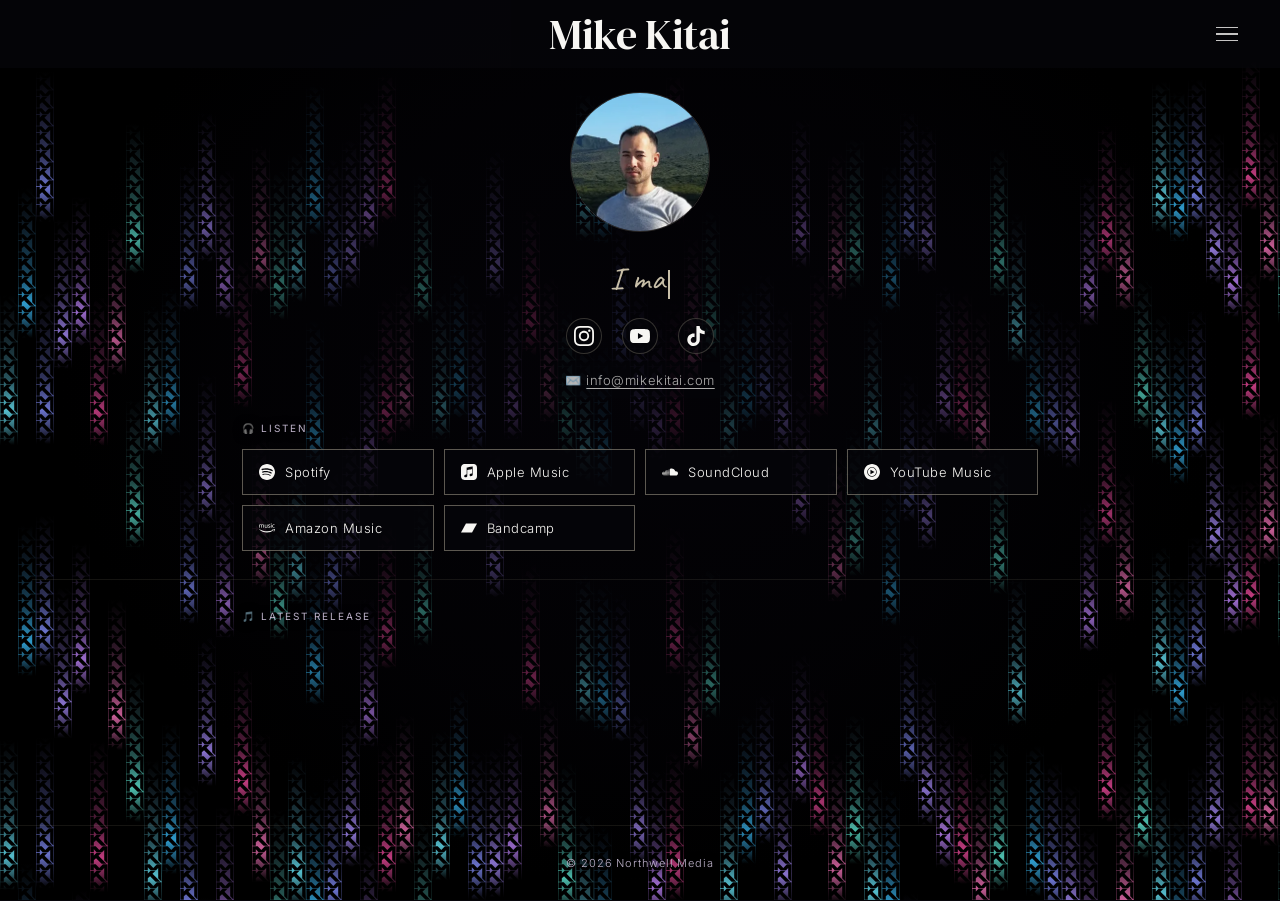
==== index.html @ 25e2fdbc "nav bar and menu update" ====
<!DOCTYPE html>
<html lang="en">
<head>
  <meta charset="UTF-8" />
  <meta name="viewport" content="width=device-width, initial-scale=1.0" />
  <title>Mike Kitai — Tokyo-Based Singer-Songwriter</title>
  <meta name="description" content="Mike Kitai is a Tokyo-based singer-songwriter. Listen on Spotify, Apple Music, Bandcamp, SoundCloud, YouTube Music and Amazon Music." />
  <link rel="canonical" href="https://mikekitai.com/" />
  <meta name="theme-color" content="#07060b" />

  <!-- Open Graph / social cards -->
  <meta property="og:site_name" content="Mike Kitai" />
  <meta property="og:title" content="Mike Kitai — Tokyo-Based Singer-Songwriter" />
  <meta property="og:description" content="Tokyo-based singer-songwriter. Listen on Spotify, Apple Music, Bandcamp and more." />
  <meta property="og:url" content="https://mikekitai.com/" />
  <meta property="og:type" content="profile" />
  <meta property="og:locale" content="en_US" />
  <meta property="og:image" content="https://mikekitai.com/og-image-v2.jpg" />
  <meta property="og:image:width" content="1200" />
  <meta property="og:image:height" content="630" />
  <meta property="og:image:alt" content="Mike Kitai — Tokyo-based singer-songwriter" />
  <meta name="twitter:card" content="summary_large_image" />
  <meta name="twitter:title" content="Mike Kitai — Tokyo-Based Singer-Songwriter" />
  <meta name="twitter:description" content="Tokyo-based singer-songwriter. Listen on Spotify, Apple Music, Bandcamp and more." />
  <meta name="twitter:image" content="https://mikekitai.com/og-image-v2.jpg" />

  <!-- Structured data: tells Google this domain and the streaming profiles are one artist -->
  <script type="application/ld+json">
  {
    "@context": "https://schema.org",
    "@graph": [
      {
        "@type": ["Person", "MusicGroup"],
        "@id": "https://mikekitai.com/#artist",
        "name": "Mike Kitai",
        "url": "https://mikekitai.com/",
        "image": "https://mikekitai.com/og-image-v2.jpg",
        "description": "Tokyo-based singer-songwriter.",
        "jobTitle": "Singer-songwriter",
        "genre": ["Singer-songwriter", "Indie"],
        "email": "mailto:info@mikekitai.com",
        "homeLocation": {
          "@type": "Place",
          "name": "Tokyo, Japan",
          "address": {
            "@type": "PostalAddress",
            "addressLocality": "Tokyo",
            "addressCountry": "JP"
          }
        },
        "sameAs": [
          "https://open.spotify.com/artist/4LYH22JGVj8yZzbvF5Qhyh",
          "https://music.apple.com/jp/artist/mike-kitai/1631003620",
          "https://soundcloud.com/mikekitai",
          "https://music.youtube.com/@mikekitai",
          "https://music.amazon.com/artists/B0B4R88N2R/mike-kitai",
          "https://mikekitai.bandcamp.com/",
          "https://www.instagram.com/mikekitai",
          "https://youtube.com/@mikekitai",
          "https://www.tiktok.com/@mikekitai"
        ]
      },
      {
        "@type": "WebSite",
        "@id": "https://mikekitai.com/#website",
        "url": "https://mikekitai.com/",
        "name": "Mike Kitai",
        "inLanguage": "en",
        "publisher": { "@id": "https://mikekitai.com/#artist" }
      }
    ]
  }
  </script>

  <link rel="preload" as="image" href="Mike_Kitai_reduced.webp" fetchpriority="high" />
  <link rel="preload" as="font" type="font/woff2" href="fonts/dmserifdisplay-400.woff2" crossorigin />
  <link rel="preload" as="font" type="font/woff2" href="fonts/inter-400.woff2" crossorigin />
  <link rel="icon" href="MK_favicon.svg" type="image/svg+xml" />
  <script src="site.js" defer></script>
  <!-- Analytics — loaded on idle after `load` so the 67 KB of GTM never
       competes with first paint. dataLayer queues the config until then,
       so the pageview still fires for every real visitor. -->
  <script>
    window.dataLayer = window.dataLayer || [];
    function gtag(){dataLayer.push(arguments);}
    gtag('js', new Date());
    gtag('config', 'G-2ZZ6YZRC86');
    addEventListener('load', function () {
      var load = function () {
        var s = document.createElement('script');
        s.async = true;
        s.src = 'https://www.googletagmanager.com/gtag/js?id=G-2ZZ6YZRC86';
        document.head.appendChild(s);
      };
      'requestIdleCallback' in window
        ? requestIdleCallback(load, { timeout: 3000 })
        : setTimeout(load, 1200);
    });
  </script>
  <style>
  /* ═══ SELF-HOSTED FONTS ═══ same origin, no third-party handshake ═══ */
  @font-face{font-family:'Inter';font-style:normal;font-weight:300;font-display:swap;src:url(fonts/inter-300.woff2) format('woff2')}
  @font-face{font-family:'Inter';font-style:normal;font-weight:400;font-display:swap;src:url(fonts/inter-400.woff2) format('woff2')}
  @font-face{font-family:'DM Serif Display';font-style:normal;font-weight:400;font-display:swap;src:url(fonts/dmserifdisplay-400.woff2) format('woff2')}
  /* Caveat is SUBSET to letters, digits and common punctuation (48→33 KB).
     It renders one line: the hero quote. If that text ever gains an unusual
     symbol, the font must be re-subset or the character falls back mid-word.
     Full original kept at ../caveat-400-full-original.woff2 */
  @font-face{font-family:'Caveat';font-style:normal;font-weight:400;font-display:swap;src:url(fonts/caveat-400.woff2) format('woff2')}

  /* The rain layer is position:fixed and covers only the viewport. When a
     mobile URL bar collapses, the visual viewport briefly exceeds it and the
     browser canvas shows through — white by default. Colouring the root
     propagates to the canvas, so overscroll and that gap paint dark. */
  html { background-color: #07060b; }

    /* ═══ SHARED (keep in sync across pages) ═══ */
    *, *::before, *::after { box-sizing: border-box; margin: 0; padding: 0; }

    :root {
      --white: #f7f6f3;
      --mid: #bdb2c9; /* was #7a6d8a — only 2.1:1 on the gradient; this clears 5:1 */
      --accent: #c8bfa8;
      --line: rgba(200, 191, 168, 0.1);
      --line-strong: rgba(200, 191, 168, 0.18);
      --nav-bg: rgba(10, 5, 20, 0.85);
    }

    html { scroll-behavior: smooth; }

    body {
      color: var(--white);
      font-family: 'Inter', sans-serif;
      font-weight: 300;
      font-size: 15px;
      line-height: 1.7;
      overflow-x: hidden;
    }

    /* ═══ BACKGROUND ═══
       One 18px column per pixel of the MK grid. Each carries a soft streak on
       black that falls at its own rate, built by the script at the end of the
       body. transform only, so it composites rather than repaints. */
    .gradient-bg {
      position: fixed;
      inset: 0;
      z-index: -2;
      background-color: #07060b;
      display: flex;
      overflow: hidden;
    }

    .rain-col { flex: 0 0 18px; position: relative; overflow: hidden; }

    .rain-col > i {
      position: absolute;
      left: 0; right: 0; top: 0;
      display: block;
      animation-name: fall;
      animation-timing-function: linear;
      animation-iteration-count: infinite;
    }

    @keyframes fall {
      from { transform: translateY(0); }
      to   { transform: translateY(var(--p)); }
    }

    /* The pixel stencil as three offset CMY masks. Cyan blocks red, magenta
       blocks green, yellow blocks blue — stacked in register they make black,
       and where they drift apart each pixel edge picks up a colour fringe. */
    .mk-mask {
      position: fixed;
      inset: 0;
      z-index: -1;
      pointer-events: none;
      background-image: url("data:image/svg+xml,%3Csvg%20xmlns%3D%27http%3A%2F%2Fwww.w3.org%2F2000%2Fsvg%27%20viewBox%3D%27-2%20-2%20104%20104%27%3E%3Cpath%20d%3D%27M0%2C0%20L100%2C0%20L100%2C100%20L0%2C100%20Z%20M31%2C0%20L51.8%2C20.8%20L72.6%2C0%20Z%20M0%2C33.3%20L0%2C36.7%20L20%2C36.7%20L20%2C52.6%20L36%2C36.7%20L64.3%2C36.7%20L47.2%2C53.9%20L93.2%2C100%20L100%2C100%20L80%2C79.9%20L80%2C21%20L67.6%2C33.4%20L36%2C33.4%20L20%2C17.4%20L20%2C33.3%20Z%20M20%2C81%20L20%2C100%20L64.9%2C100%20L33%2C68.1%20Z%27%20fill%3D%27%23ffff00%27%20fill-rule%3D%27evenodd%27%2F%3E%3C%2Fsvg%3E"), url("data:image/svg+xml,%3Csvg%20xmlns%3D%27http%3A%2F%2Fwww.w3.org%2F2000%2Fsvg%27%20viewBox%3D%27-2%20-2%20104%20104%27%3E%3Cpath%20d%3D%27M0%2C0%20L100%2C0%20L100%2C100%20L0%2C100%20Z%20M31%2C0%20L51.8%2C20.8%20L72.6%2C0%20Z%20M0%2C33.3%20L0%2C36.7%20L20%2C36.7%20L20%2C52.6%20L36%2C36.7%20L64.3%2C36.7%20L47.2%2C53.9%20L93.2%2C100%20L100%2C100%20L80%2C79.9%20L80%2C21%20L67.6%2C33.4%20L36%2C33.4%20L20%2C17.4%20L20%2C33.3%20Z%20M20%2C81%20L20%2C100%20L64.9%2C100%20L33%2C68.1%20Z%27%20fill%3D%27%23ff00ff%27%20fill-rule%3D%27evenodd%27%2F%3E%3C%2Fsvg%3E"), url("data:image/svg+xml,%3Csvg%20xmlns%3D%27http%3A%2F%2Fwww.w3.org%2F2000%2Fsvg%27%20viewBox%3D%27-2%20-2%20104%20104%27%3E%3Cpath%20d%3D%27M0%2C0%20L100%2C0%20L100%2C100%20L0%2C100%20Z%20M31%2C0%20L51.8%2C20.8%20L72.6%2C0%20Z%20M0%2C33.3%20L0%2C36.7%20L20%2C36.7%20L20%2C52.6%20L36%2C36.7%20L64.3%2C36.7%20L47.2%2C53.9%20L93.2%2C100%20L100%2C100%20L80%2C79.9%20L80%2C21%20L67.6%2C33.4%20L36%2C33.4%20L20%2C17.4%20L20%2C33.3%20Z%20M20%2C81%20L20%2C100%20L64.9%2C100%20L33%2C68.1%20Z%27%20fill%3D%27%2300ffff%27%20fill-rule%3D%27evenodd%27%2F%3E%3C%2Fsvg%3E");
      background-size: 18px 18px, 18px 18px, 18px 18px;
      background-repeat: repeat, repeat, repeat;
      background-blend-mode: multiply, multiply, normal;
      mix-blend-mode: multiply;
      animation: aberrate 11s ease-in-out infinite alternate;
    }

    @keyframes aberrate {
      0%   { background-position:  1px 0px, 0 0, -1px  0px; }
      50%  { background-position: -1px 1px, 0 0,  1px -1px; }
      100% { background-position:  2px 0px, 0 0, -2px  1px; }
    }

    /* Soft darkening under the content column only; the edges stay bright. */
    .scrim {
      position: fixed;
      inset: 0;
      z-index: -1;
      pointer-events: none;
      background: radial-gradient(ellipse 58% 72% at 50% 42%,
                  rgba(4, 3, 8, 0.82) 0%, rgba(4, 3, 8, 0.45) 52%, transparent 78%);
    }

    .navbar {
      position: fixed;
      top: 0;
      left: 0;
      right: 0;
      z-index: 100;
      display: grid;
      grid-template-columns: 36px 1fr 36px;
      align-items: center;
      padding: 0 32px;
      height: 68px;
      /* Matched to .platform-link: same fill and no
         backdrop-filter for the same reason — blurring a full-width bar
         over rain that repaints every frame costs more than the fill. */
      background: rgba(7, 6, 11, 0.7);
    }

    .navbar-name {
      font-family: 'DM Serif Display', serif;
      font-weight: 400;
      font-size: clamp(24px, 4vw, 42px);
      letter-spacing: -0.01em;
      color: var(--white);
      white-space: nowrap;
      text-align: center;
      grid-column: 2;
      line-height: 1;
      text-decoration: none;
      display: inline-block;
      padding: 8px 16px;
      margin: 0 auto;
    }

    .hamburger {
      display: flex;
      flex-direction: column;
      justify-content: center;
      gap: 5px;
      width: 36px;
      height: 36px;
      background: none;
      border: none;
      cursor: pointer;
      padding: 4px;
      grid-column: 3;
    }

    .hamburger span {
      display: block;
      width: 22px;
      height: 1.5px;
      background: var(--white);
      opacity: 0.8;
      transition: opacity 0.2s;
    }

    .hamburger:hover span { opacity: 1; }

    .nav-menu {
      display: none;
      position: absolute;
      top: 68px;
      right: 0;
      min-width: 200px;
      background: rgba(7, 6, 11, 0.7);
      padding: 8px 0;
    }

    .nav-menu.open { display: block; }

    .nav-link {
      display: block;
      padding: 12px 24px;
      color: var(--white);
      text-decoration: none;
      font-size: 13px;
      letter-spacing: 0.08em;
      text-transform: uppercase;
      opacity: 0.7;
      transition: opacity 0.2s, background 0.2s;
    }

    .nav-link:hover {
      opacity: 1;
      background: rgba(200, 191, 168, 0.06);
    }

    footer {
      border-top: 1px solid var(--line);
      padding: 28px 32px;
      text-align: center;
      font-size: 11px;
      color: var(--mid);
      letter-spacing: 0.08em;
    }

    .footer-cta {
      margin-bottom: 12px;
      font-size: 12px;
      letter-spacing: 0.06em;
    }

    .footer-cta a {
      color: var(--accent);
      text-decoration: none;
      border-bottom: 1px solid rgba(200,191,168,0.25);
      padding-bottom: 2px;
      transition: border-color 0.2s;
    }

    .footer-cta a:hover { border-color: var(--accent); }

    /* ── A11Y: skip link, focus ring, screen-reader text ── */
    .skip-link {
      position: absolute;
      left: 8px;
      top: -64px;
      z-index: 200;
      padding: 10px 18px;
      background: #12081f;
      color: var(--white);
      border: 1px solid var(--line-strong);
      border-radius: 3px;
      font-size: 13px;
      letter-spacing: 0.06em;
      text-decoration: none;
      transition: top 0.2s;
    }

    .skip-link:focus { top: 8px; }

    :focus-visible {
      outline: 2px solid var(--accent);
      outline-offset: 3px;
      border-radius: 2px;
    }

    .visually-hidden {
      position: absolute;
      width: 1px;
      height: 1px;
      margin: -1px;
      padding: 0;
      overflow: hidden;
      clip: rect(0 0 0 0);
      clip-path: inset(50%);
      white-space: nowrap;
      border: 0;
    }

    /* ── A11Y: respect reduced-motion ── */
    @media (prefers-reduced-motion: reduce) {
      html { scroll-behavior: auto; }
      *, *::before, *::after {
        animation-duration: 0.01ms !important;
        animation-iteration-count: 1 !important;
        transition-duration: 0.01ms !important;
      }
      .rain-col > i, .mk-mask, .navbar-name,
      .platform-link, .platform-link svg, .social-icon svg,
      .hero-email, .apply-email, .hero-quote, .hero-portrait { animation: none !important; }
      .platform-link svg, .social-icon svg { filter: drop-shadow(0 0 3px rgba(0,0,0,.9)); }
      .navbar-name, .platform-link, .hero-email, .apply-email { text-shadow: none; }
      .hero-quote { text-shadow: 0 2px 14px rgba(3,2,9,.9); }
      .hero-portrait { filter: grayscale(15%); }
    }


    /* ═══ LEGIBILITY OVER THE RAIN ═══
       Remove a class from the body tag to switch any of these off. */

    /* No backdrop-filter here on purpose. Blurring ten small plates over
       content that changes every frame means re-sampling and re-blurring all
       ten, every frame. At 46px tall a slightly more opaque fill is
       indistinguishable and costs nothing. The big content panels on the
       other pages keep their blur — there the effect actually shows. */
    .frosted .platform-link,
    .frosted .listing,
    .frosted .stat-pill {
      background: rgba(7, 6, 11, 0.7);
      border-color: rgba(200, 191, 168, 0.38);
    }
    .frosted .social-icon {
      background: rgba(7, 6, 11, 0.7);
      border-radius: 50%;
      border: 1px solid rgba(200, 191, 168, 0.25);
    }
    .frosted .hero-email,
    .frosted .apply-email {
      background: rgba(7, 6, 11, 0.68);
      padding: 7px 14px;
      border-radius: 3px;
    }
    .frosted .spotify-embed { border-radius: 6px; }

    .strongborder { --line-strong: rgba(200, 191, 168, 0.45); }
    .strongborder .platform-link { border-color: rgba(200, 191, 168, 0.45); }

    .brighticons .social-icon { opacity: 1; }
    .brighticons .social-icon svg,
    .brighticons .platform-link svg { opacity: 1; }

    /* Chromatic split. Labels use text-shadow; SVGs can't, so they stack
       drop-shadows. The dark halo leads every keyframe so nothing loses its
       separation from the rain. Offsets stay small — these are 13px labels. */
    @keyframes rgbUIText {
      0%, 25% { text-shadow: 0 0 1px rgba(251,0,231,.55), 0 0 2px rgba(0,233,235,.55); }
      45%     { text-shadow: 2px 0 1px rgba(251,0,231,.55), -2px 0 1px rgba(0,233,235,.55); }
      50%     { text-shadow: -2px 0 1px rgba(251,0,231,.55), 2px 0 1px rgba(0,233,235,.55); }
      55%     { text-shadow: 0 0 2px rgba(251,0,231,.55), 0 0 2px rgba(0,233,235,.55); }
      90%     { text-shadow: -1px 1px 1px rgba(251,0,231,.55), 1px -1px 1px rgba(0,233,235,.55); }
      100%    { text-shadow: 1px 0 1px rgba(251,0,231,.55), -1px 0 1px rgba(0,233,235,.55); }
    }
    /* Colour first, halo last. drop-shadow chains — each one operates on the
       output of the one before it — so a black halo listed first swallows
       every colour cast after it. */
    @keyframes rgbUIIcon {
      0%, 25% { filter: drop-shadow(0 0 1px rgba(251,0,231,.8))  drop-shadow(0 0 2px rgba(0,233,235,.8))  drop-shadow(0 0 3px rgba(0,0,0,.75)); }
      45%     { filter: drop-shadow(2px 0 0 rgba(251,0,231,.8))  drop-shadow(-2px 0 0 rgba(0,233,235,.8)) drop-shadow(0 0 3px rgba(0,0,0,.75)); }
      50%     { filter: drop-shadow(-2px 0 0 rgba(251,0,231,.8)) drop-shadow(2px 0 0 rgba(0,233,235,.8))  drop-shadow(0 0 3px rgba(0,0,0,.75)); }
      55%     { filter: drop-shadow(0 0 2px rgba(251,0,231,.8))  drop-shadow(0 0 2px rgba(0,233,235,.8))  drop-shadow(0 0 3px rgba(0,0,0,.75)); }
      90%     { filter: drop-shadow(-1px 1px 0 rgba(251,0,231,.8)) drop-shadow(1px -1px 0 rgba(0,233,235,.8)) drop-shadow(0 0 3px rgba(0,0,0,.75)); }
      100%    { filter: drop-shadow(1px 0 0 rgba(251,0,231,.8))  drop-shadow(-1px 0 0 rgba(0,233,235,.8)) drop-shadow(0 0 3px rgba(0,0,0,.75)); }
    }

    /* The social marks are 20px and sit on their own frosted disc, so they
       don't need the dark halo — and without it the split can run harder. */
    @keyframes rgbSocialIcon {
      0%, 25% { filter: drop-shadow(0 0 1px rgba(251,0,231,.9)) drop-shadow(0 0 2px rgba(0,233,235,.9)); }
      45%     { filter: drop-shadow(3px 0 0 rgba(251,0,231,.9)) drop-shadow(-3px 0 0 rgba(0,233,235,.9)); }
      50%     { filter: drop-shadow(-3px 0 0 rgba(251,0,231,.9)) drop-shadow(3px 0 0 rgba(0,233,235,.9)); }
      55%     { filter: drop-shadow(0 2px 0 rgba(251,0,231,.9)) drop-shadow(0 -2px 0 rgba(0,233,235,.9)); }
      90%     { filter: drop-shadow(-2px 2px 0 rgba(251,0,231,.9)) drop-shadow(2px -2px 0 rgba(0,233,235,.9)); }
      100%    { filter: drop-shadow(2px 0 0 rgba(251,0,231,.9)) drop-shadow(-2px 0 0 rgba(0,233,235,.9)); }
    }

    .rgbui .platform-link,
    .rgbui .hero-email,
    .rgbui .apply-email { animation: rgbUIText 2.2s steps(9) infinite alternate; }
    .rgbui .platform-link svg { animation: rgbUIIcon 2.2s steps(9) infinite alternate; }
    .rgbui .social-icon svg  { animation: rgbSocialIcon 2.2s steps(9) infinite alternate; }

    /* staggered so they don't flash in unison */
    .rgbui .platform-link:nth-child(1), .rgbui .platform-link:nth-child(1) svg { animation-delay: 0s; }
    .rgbui .platform-link:nth-child(2), .rgbui .platform-link:nth-child(2) svg { animation-delay: -0.35s; }
    .rgbui .platform-link:nth-child(3), .rgbui .platform-link:nth-child(3) svg { animation-delay: -0.7s; }
    .rgbui .platform-link:nth-child(4), .rgbui .platform-link:nth-child(4) svg { animation-delay: -1.05s; }
    .rgbui .platform-link:nth-child(5), .rgbui .platform-link:nth-child(5) svg { animation-delay: -1.4s; }
    .rgbui .platform-link:nth-child(6), .rgbui .platform-link:nth-child(6) svg { animation-delay: -1.75s; }
    .rgbui .social-icon:nth-child(1) svg { animation-delay: -0.5s; }
    .rgbui .social-icon:nth-child(2) svg { animation-delay: -1.2s; }
    .rgbui .social-icon:nth-child(3) svg { animation-delay: -1.9s; }

    /* the navbar wordmark */
    @keyframes rgbText {
      0%, 25% { text-shadow: 0 0 1px rgba(251,0,231,.75), 0 0 3px rgba(0,233,235,.75), 0 0 3px rgba(0,242,14,.5); }
      45%     { text-shadow: 3px 0 1px rgba(251,0,231,.75), 0 3px 1px rgba(0,233,235,.75), -3px 0 1px rgba(0,242,14,.5); }
      50%     { text-shadow: -3px 0 1px rgba(251,0,231,.75), 0 -3px 1px rgba(0,233,235,.75), 3px 0 1px rgba(0,242,14,.5); }
      55%     { text-shadow: 0 0 3px rgba(251,0,231,.75), 0 0 3px rgba(0,233,235,.75), 0 0 3px rgba(0,242,14,.5); }
      90%     { text-shadow: -3px 0 1px rgba(251,0,231,.75), 0 3px 1px rgba(0,233,235,.75), 3px 0 1px rgba(0,242,14,.5); }
      100%    { text-shadow: 3px 0 1px rgba(251,0,231,.75), 0 -3px 1px rgba(0,233,235,.75), -3px 0 1px rgba(0,242,14,.5); }
    }
    .navbar-name { will-change: text-shadow; animation: rgbText 2s steps(9) infinite alternate; }

    /* body text sitting straight on the rain needs a little separation */
    .section-label, .page-eyebrow, .page-intro,
    .team-section-title, .team-card .name, .team-card .role,
    .listing-meta, .listing-description, .listing-requirements,
    .apply-section p, .apply-note, footer {
      text-shadow: 0 1px 10px rgba(3, 2, 9, 0.85);
    }

    /* everything non-essential stops while the page falls apart */
    body.collapsing .platform-link,
    body.collapsing .platform-link svg,
    body.collapsing .social-icon svg,
    body.collapsing .hero-email,
    body.collapsing .hero-quote,
    body.collapsing .navbar-name,
    body.collapsing .hero-portrait,
    body.collapsing .mk-mask { animation-play-state: paused; }

    /* ═══ PAGE-SPECIFIC ═══ */

    /* ── HERO ── */
    .hero {
      max-width: 860px;
      margin: 0 auto;
      padding: 92px 32px 8px;
      display: flex;
      flex-direction: column;
      align-items: center;
      text-align: center;
      gap: 20px;
    }

    /* ── PORTRAIT + BREATH RINGS ── */
    .portrait-wrap {
      position: relative;
      width: 140px;
      height: 140px;
      flex-shrink: 0;
      perspective: 600px;
    }

    .portrait-inner {
      position: relative;
      width: 100%;
      height: 100%;
      transform-style: preserve-3d;
      transition: transform 0.6s cubic-bezier(0.4, 0, 0.2, 1);
      z-index: 2;
    }

    .portrait-inner.flipping {
      animation: coin-flip 0.7s cubic-bezier(0.4, 0, 0.2, 1) forwards;
    }

    @keyframes coin-flip {
      0%   { transform: rotateY(0deg); }
      100% { transform: rotateY(360deg); }
    }

    .portrait-front,
    .portrait-back {
      position: absolute;
      inset: 0;
      border-radius: 50%;
      backface-visibility: hidden;
      -webkit-backface-visibility: hidden;
    }

    .portrait-back {
      transform: rotateY(180deg);
      background: #2d0f52;
      display: flex;
      align-items: center;
      justify-content: center;
      border: 1px solid rgba(200,191,168,0.2);
    }

    .portrait-back img {
      width: 60%;
      height: 60%;
      object-fit: contain;
    }

    .hero-portrait {
      width: 100%;
      height: 100%;
      border-radius: 50%;
      object-fit: cover;
      object-position: center 15%;
      filter: grayscale(15%);
      border: 1px solid rgba(200,191,168,0.2);
      cursor: pointer;
      display: block;
    }

    .breath-ring {
      position: absolute;
      top: 50%; left: 50%;
      transform: translate(-50%, -50%);
      width: 140px; height: 140px;
      border-radius: 50%;
      z-index: 0;
      pointer-events: none;
    }

    .breath-ring:nth-child(1) {
      background: radial-gradient(circle, rgba(167,139,250,0.32) 0%, rgba(139,92,246,0.12) 50%, transparent 72%);
      animation: breath 4s ease-in-out infinite;
      animation-delay: 0s;
    }
    .breath-ring:nth-child(2) {
      background: radial-gradient(circle, rgba(192,132,252,0.2) 0%, rgba(167,139,250,0.07) 50%, transparent 72%);
      animation: breath 4s ease-in-out infinite;
      animation-delay: 0.5s;
    }
    .breath-ring:nth-child(3) {
      background: radial-gradient(circle, rgba(103,232,249,0.14) 0%, rgba(103,232,249,0.04) 50%, transparent 72%);
      animation: breath-slow 6s ease-in-out infinite;
      animation-delay: 0s;
    }

    @keyframes breath {
      0%   { transform: translate(-50%,-50%) scale(1);   opacity: 0.9; }
      50%  { transform: translate(-50%,-50%) scale(2.4); opacity: 0.35; }
      100% { transform: translate(-50%,-50%) scale(1);   opacity: 0.9; }
    }
    @keyframes breath-slow {
      0%   { transform: translate(-50%,-50%) scale(1.2); opacity: 0.5; }
      50%  { transform: translate(-50%,-50%) scale(3.2); opacity: 0.08; }
      100% { transform: translate(-50%,-50%) scale(1.2); opacity: 0.5; }
    }

    /* ── QUOTE + TYPING CURSOR ── */
    .hero-quote {
      font-family: 'Caveat', cursive;
      font-size: clamp(22px, 3vw, 32px);
      font-weight: 400;
      color: var(--accent);
      letter-spacing: 0.02em;
    }

    .typed-cursor {
      display: inline-block;
      width: 2px;
      height: 0.9em;
      background: currentColor;
      margin-left: 2px;
      vertical-align: text-bottom;
      animation: blink 0.8s step-end infinite;
    }

    @keyframes blink {
      0%, 100% { opacity: 1; }
      50% { opacity: 0; }
    }


    /* ── PORTRAIT & QUOTE ── */

    /* Cool-spectrum chromatic edge, eased over 9s so it drifts rather than
       jitters. Tight blur radii keep it on the photograph, not around it. */
    @keyframes fluoroFringe {
      0%   { filter: grayscale(15%) drop-shadow(-1px 0 1px rgba(186,255,236,.42)) drop-shadow(1px 0 1px rgba(176,238,255,.42)); }
      35%  { filter: grayscale(15%) drop-shadow(0 -1px 1px rgba(186,255,236,.34)) drop-shadow(0 1px 2px rgba(176,238,255,.38)); }
      70%  { filter: grayscale(15%) drop-shadow(1px 1px 2px rgba(198,255,244,.40)) drop-shadow(-1px -1px 1px rgba(176,238,255,.34)); }
      100% { filter: grayscale(15%) drop-shadow(2px 0 1px rgba(186,255,236,.44)) drop-shadow(-2px 0 2px rgba(176,238,255,.40)); }
    }
    .hero-portrait { will-change: filter; animation: fluoroFringe 9s ease-in-out infinite alternate; }

    /* the breathing rings are retired — the fringe replaces them */
    .breath-ring { display: none; }

    /* Quote keeps its original size; prominence comes from the split. Each
       keyframe leads with a dark halo so it stays legible over the rain.
       2.4s against the navbar's 2s, so they never pulse together. */
    @keyframes rgbQuote {
      0%, 25% { text-shadow: 0 2px 14px rgba(3,2,9,.9), 0 0 1px rgba(251,0,231,.7), 0 0 3px rgba(0,233,235,.7), 0 0 3px rgba(0,242,14,.45); }
      45%     { text-shadow: 0 2px 14px rgba(3,2,9,.9), 3px 0 1px rgba(251,0,231,.7), 0 3px 1px rgba(0,233,235,.7), -3px 0 1px rgba(0,242,14,.45); }
      50%     { text-shadow: 0 2px 14px rgba(3,2,9,.9), -3px 0 1px rgba(251,0,231,.7), 0 -3px 1px rgba(0,233,235,.7), 3px 0 1px rgba(0,242,14,.45); }
      55%     { text-shadow: 0 2px 14px rgba(3,2,9,.9), 0 0 3px rgba(251,0,231,.7), 0 0 3px rgba(0,233,235,.7), 0 0 3px rgba(0,242,14,.45); }
      90%     { text-shadow: 0 2px 14px rgba(3,2,9,.9), -3px 0 1px rgba(251,0,231,.7), 0 3px 1px rgba(0,233,235,.7), 3px 0 1px rgba(0,242,14,.45); }
      100%    { text-shadow: 0 2px 14px rgba(3,2,9,.9), 3px 0 1px rgba(251,0,231,.7), 0 -3px 1px rgba(0,233,235,.7), -3px 0 1px rgba(0,242,14,.45); }
    }
    .hero-quote { will-change: text-shadow; animation: rgbQuote 2.4s steps(9) infinite alternate; }

    /* ── EMAIL ── */
    .hero-email {
      display: inline-block;
      margin-top: 16px;
      color: var(--white);
      text-decoration: none;
      font-size: 13px;
      letter-spacing: 0.04em;
      opacity: 0.7;
      transition: opacity 0.2s;
    }

    .hero-email:hover { opacity: 1; }

    .email-underline {
      text-decoration: underline;
      text-underline-offset: 3px;
      transition: opacity 0.3s;
    }

    /* ── SOCIAL ICONS ── */
    .hero-socials {
      display: flex;
      justify-content: center;
      gap: 20px;
      margin-top: 12px;
      margin-bottom: -8px;
    }

    .social-icon {
      display: flex;
      align-items: center;
      justify-content: center;
      width: 36px;
      height: 36px;
      opacity: 0.7;
      transition: opacity 0.2s;
    }

    .social-icon:hover { opacity: 1; }

    .social-icon svg {
      width: 20px;
      height: 20px;
      fill: var(--white);
    }

    /* ── SECTIONS ── */
    section {
      max-width: 860px;
      margin: 0 auto;
      padding: 28px 32px;
    }

    #listen { padding-top: 14px; }

    .section-label {
      font-size: 10px;
      font-weight: 400;
      letter-spacing: 0.2em;
      text-transform: uppercase;
      color: var(--mid);
      margin-bottom: 12px;
    }

    /* ── LINK GRIDS ── */
    .link-grid {
      display: grid;
      grid-template-columns: repeat(auto-fill, minmax(170px, 1fr));
      gap: 10px;
    }

    .platform-link {
      display: flex;
      align-items: center;
      gap: 10px;
      padding: 0 16px;
      height: 46px;
      border: 1px solid var(--line-strong);
      color: var(--white);
      text-decoration: none;
      font-size: 13px;
      letter-spacing: 0.04em;
      transition: border-color 0.2s, background 0.2s;
      white-space: nowrap;
      overflow: hidden;
    }

    .platform-link:hover {
      border-color: var(--accent);
      background: rgba(200,191,168,0.06);
    }

    .platform-link svg,
    .platform-link img {
      flex-shrink: 0;
      width: 16px;
      height: 16px;
      min-width: 16px;
      min-height: 16px;
      fill: var(--white);
      opacity: 0.85;
      overflow: visible;
    }

    /* ── DIVIDER ── */
    .falling-divider {
      border-top: 1px solid var(--line);
      margin: 0 32px;
      height: 1px;
    }

    .spotify-embed { border: 0; border-radius: 4px; }

    @media (max-width: 620px) {
      .link-grid { grid-template-columns: 1fr 1fr; }
    }

    /* ── SDG MODE ── */
    .page-filter-wrap,
    .mk-mask,
    .scrim,
    .gradient-bg {
      transition: filter 1.2s ease;
    }

    .page-filter-wrap.sdg-mode,
    .mk-mask.sdg-mode,
    .scrim.sdg-mode,
    .gradient-bg.sdg-mode {
      filter: grayscale(100%);
    }

    .sdg-hint {
      position: fixed;
      bottom: 72px;
      left: 50%;
      transform: translateX(-50%);
      font-size: 10px;
      letter-spacing: 0.2em;
      text-transform: uppercase;
      color: var(--accent);
      opacity: 0;
      transition: opacity 0.8s ease;
      pointer-events: none;
      z-index: 999;
      white-space: nowrap;
    }
    .sdg-hint.visible { opacity: 0.6; }
  
  /* One filter on the button, not three on the bars — the chromatic split
     then reads as a single glitching icon rather than three loose lines,
     and it is one composited layer instead of three. Menu text is left
     alone on purpose. */
  .rgbui .hamburger { will-change: filter; animation: rgbUIIcon 2.2s steps(9) infinite alternate; }
  @media (prefers-reduced-motion: reduce) { .rgbui .hamburger { animation: none; } }
</style>
</head>
<body class="frosted scrimmed strongborder brighticons rgbui">

  <a class="skip-link" href="#listen">Skip to music</a>

  <div class="gradient-bg" aria-hidden="true"></div>
  <div class="mk-mask" aria-hidden="true"></div>
  <div class="scrim" aria-hidden="true"></div>

  <div class="page-filter-wrap" id="page-filter-wrap">

  <!-- NAVBAR -->
  <nav class="navbar" aria-label="Main">
    <div></div>
    <a class="navbar-name" href="index.html">Mike Kitai</a>
    <button class="hamburger" id="hamburger" aria-label="Menu" aria-controls="nav-menu" aria-expanded="false">
      <span></span><span></span><span></span>
    </button>
    <div class="nav-menu" id="nav-menu">
      <a class="nav-link" href="index.html">Home</a>
      <a class="nav-link" href="ourteam.html">Our Team</a>
      <a class="nav-link" href="careers.html">Careers</a>
    </div>
  </nav>

  <!-- HERO -->
  <div class="hero">
    <h1 class="visually-hidden">Mike Kitai — Tokyo-based singer-songwriter</h1>
    <div class="portrait-wrap">
      <div class="breath-ring"></div>
      <div class="breath-ring"></div>
      <div class="breath-ring"></div>
      <div class="portrait-inner" id="portrait-inner">
        <div class="portrait-front">
          <img class="hero-portrait" src="Mike_Kitai_reduced.webp" alt="Mike Kitai" id="hero-portrait" width="140" height="140" fetchpriority="high" decoding="async" />
        </div>
        <div class="portrait-back">
          <img src="MK_favicon.svg" alt="MK" />
        </div>
      </div>
    </div>
    <div class="hero-subtext">
      <!-- The quote lives in the HTML so crawlers and no-JS visitors see it;
           the script clears it and retypes it as an enhancement. -->
      <p class="hero-quote" id="hero-quote"><span id="typed-quote">I make “music”</span><span class="typed-cursor" id="typed-cursor" aria-hidden="true"></span></p>
      <div class="hero-socials">
        <a class="social-icon" href="https://www.instagram.com/mikekitai?igsh=MXB3OXppbXY5cTZmMg%3D%3D&amp;utm_source=qr" target="_blank" rel="noopener" aria-label="Instagram">
          <svg viewBox="0 0 24 24" aria-hidden="true" focusable="false"><path d="M7.0301.084c-1.2768.0602-2.1487.264-2.911.5634-.7888.3075-1.4575.72-2.1228 1.3877-.6652.6677-1.075 1.3368-1.3802 2.127-.2954.7638-.4956 1.6365-.552 2.914-.0564 1.2775-.0689 1.6882-.0626 4.947.0062 3.2586.0206 3.6671.0825 4.9473.061 1.2765.264 2.1482.5635 2.9107.308.7889.72 1.4573 1.388 2.1228.6679.6655 1.3365 1.0743 2.1285 1.38.7632.295 1.6361.4961 2.9134.552 1.2773.056 1.6884.069 4.9462.0627 3.2578-.0062 3.668-.0207 4.9478-.0814 1.28-.0607 2.147-.2652 2.9098-.5633.7889-.3086 1.4578-.72 2.1228-1.3881.665-.6682 1.0745-1.3378 1.3795-2.1284.2957-.7632.4966-1.636.552-2.9124.056-1.2809.0692-1.6898.063-4.948-.0063-3.2583-.021-3.6668-.0817-4.9465-.0607-1.2797-.264-2.1487-.5633-2.9117-.3084-.7889-.72-1.4568-1.3876-2.1228C21.2982 1.33 20.628.9208 19.8378.6165 19.074.321 18.2017.1197 16.9244.0645 15.6471.0093 15.236-.005 11.977.0014 8.718.0076 8.31.0215 7.0301.0839m.1402 21.6932c-1.17-.0509-1.8053-.2453-2.2287-.408-.5606-.216-.96-.4771-1.3819-.895-.422-.4178-.6811-.8186-.9-1.378-.1644-.4234-.3624-1.058-.4171-2.228-.0595-1.2645-.072-1.6442-.079-4.848-.007-3.2037.0053-3.583.0607-4.848.05-1.169.2456-1.805.408-2.2282.216-.5613.4762-.96.895-1.3816.4188-.4217.8184-.6814 1.3783-.9003.423-.1651 1.0575-.3614 2.227-.4171 1.2655-.06 1.6447-.072 4.848-.079 3.2033-.007 3.5835.005 4.8495.0608 1.169.0508 1.8053.2445 2.228.408.5608.216.96.4754 1.3816.895.4217.4194.6816.8176.9005 1.3787.1653.4217.3617 1.056.4169 2.2263.0602 1.2655.0739 1.645.0796 4.848.0058 3.203-.0055 3.5834-.061 4.848-.051 1.17-.245 1.8055-.408 2.2294-.216.5604-.4763.96-.8954 1.3814-.419.4215-.8181.6811-1.3783.9-.4224.1649-1.0577.3617-2.2262.4174-1.2656.0595-1.6448.072-4.8493.079-3.2045.007-3.5825-.006-4.848-.0608M16.953 5.5864A1.44 1.44 0 1 0 18.39 4.144a1.44 1.44 0 0 0-1.437 1.4424M5.8385 12.012c.0067 3.4032 2.7706 6.1557 6.173 6.1493 3.4026-.0065 6.157-2.7701 6.1506-6.1733-.0065-3.4032-2.771-6.1565-6.174-6.1498-3.403.0067-6.156 2.771-6.1496 6.1738M8 12.0077a4 4 0 1 1 4.008 3.9921A3.9996 3.9996 0 0 1 8 12.0077"/></svg>
        </a>
        <a class="social-icon" href="https://youtube.com/@mikekitai?si=bY2skAb1UV4zI9KQ" target="_blank" rel="noopener" aria-label="YouTube">
          <svg viewBox="0 0 24 24" aria-hidden="true" focusable="false"><path d="M23.498 6.186a3.016 3.016 0 0 0-2.122-2.136C19.505 3.545 12 3.545 12 3.545s-7.505 0-9.377.505A3.017 3.017 0 0 0 .502 6.186C0 8.07 0 12 0 12s0 3.93.502 5.814a3.016 3.016 0 0 0 2.122 2.136c1.871.505 9.376.505 9.376.505s7.505 0 9.377-.505a3.015 3.015 0 0 0 2.122-2.136C24 15.93 24 12 24 12s0-3.93-.502-5.814zM9.545 15.568V8.432L15.818 12l-6.273 3.568z"/></svg>
        </a>
        <a class="social-icon" href="https://www.tiktok.com/@mikekitai?_r=1&amp;_t=ZS-97TcsLKOYg0" target="_blank" rel="noopener" aria-label="TikTok">
          <svg viewBox="0 0 24 24" aria-hidden="true" focusable="false"><path d="M12.525.02c1.31-.02 2.61-.01 3.91-.02.08 1.53.63 3.09 1.75 4.17 1.12 1.11 2.7 1.62 4.24 1.79v4.03c-1.44-.05-2.89-.35-4.2-.97-.57-.26-1.1-.59-1.62-.93-.01 2.92.01 5.84-.02 8.75-.08 1.4-.54 2.79-1.35 3.94-1.31 1.92-3.58 3.17-5.91 3.21-1.43.08-2.86-.31-4.08-1.03-2.02-1.19-3.44-3.37-3.65-5.71-.02-.5-.03-1-.01-1.49.18-1.9 1.12-3.72 2.58-4.96 1.66-1.44 3.98-2.13 6.15-1.72.02 1.48-.04 2.96-.04 4.44-.99-.32-2.15-.23-3.02.37-.63.41-1.11 1.04-1.36 1.75-.21.51-.15 1.07-.14 1.61.24 1.64 1.82 3.02 3.5 2.87 1.12-.01 2.19-.66 2.77-1.61.19-.33.4-.67.41-1.06.1-1.79.06-3.57.07-5.36.01-4.03-.01-8.05.02-12.07z"/></svg>
        </a>
      </div>
      <a class="hero-email" href="mailto:info@mikekitai.com" id="email-link" aria-label="Copy email address info@mikekitai.com" onclick="copyEmail(event, 'info@mikekitai.com', 'email-text')"><span aria-hidden="true">✉️</span> <span class="email-underline" id="email-text">info@mikekitai.com</span></a>
    </div>
  </div>

  <!-- STREAMING -->
  <section id="listen" aria-labelledby="listen-heading">
    <h2 class="section-label" id="listen-heading">🎧 Listen</h2>
    <div class="link-grid">

      <a class="platform-link" href="https://open.spotify.com/artist/4LYH22JGVj8yZzbvF5Qhyh" target="_blank" rel="noopener">
        <svg viewBox="0 0 24 24" aria-hidden="true" focusable="false"><path d="M12 0C5.4 0 0 5.4 0 12s5.4 12 12 12 12-5.4 12-12S18.66 0 12 0zm5.521 17.34c-.24.359-.66.48-1.021.24-2.82-1.74-6.36-2.101-10.561-1.141-.418.122-.779-.179-.899-.539-.12-.421.18-.78.54-.9 4.56-1.021 8.52-.6 11.64 1.32.42.18.479.659.301 1.02zm1.44-3.3c-.301.42-.841.6-1.262.3-3.239-1.98-8.159-2.58-11.939-1.38-.479.12-1.02-.12-1.14-.6-.12-.48.12-1.021.6-1.141C9.6 9.9 15 10.561 18.72 12.84c.361.181.54.78.241 1.2zm.12-3.36C15.24 8.4 8.82 8.16 5.16 9.301c-.6.179-1.2-.181-1.38-.721-.18-.601.18-1.2.72-1.381 4.26-1.26 11.28-1.02 15.721 1.621.539.3.719 1.02.419 1.56-.299.421-1.02.599-1.559.3z"/></svg>
        Spotify
      </a>

      <a class="platform-link" href="https://music.apple.com/jp/artist/mike-kitai/1631003620?l=en" target="_blank" rel="noopener">
        <svg viewBox="0 0 24 24" aria-hidden="true" focusable="false"><path d="M23.994 6.124a9.23 9.23 0 00-.24-2.19c-.317-1.31-1.062-2.31-2.18-3.043a5.022 5.022 0 00-1.877-.726 10.496 10.496 0 00-1.564-.15c-.04-.003-.083-.01-.124-.013H5.986c-.152.01-.303.017-.455.026-.747.043-1.49.123-2.193.4-1.336.53-2.3 1.452-2.865 2.78-.192.448-.292.925-.363 1.408-.056.392-.088.785-.1 1.18 0 .032-.007.062-.01.093v12.223c.01.14.017.283.027.424.05.815.154 1.624.497 2.373.65 1.42 1.738 2.353 3.234 2.801.42.127.856.187 1.293.228.555.053 1.11.06 1.667.06h11.03a12.5 12.5 0 001.57-.1c.822-.106 1.596-.35 2.295-.81a5.046 5.046 0 001.88-2.207c.186-.42.293-.87.37-1.324.113-.675.138-1.358.137-2.04-.002-3.8 0-7.595-.003-11.393zm-6.423 3.99v5.712c0 .417-.058.827-.244 1.206-.29.59-.76.962-1.388 1.14-.35.1-.706.157-1.07.173-.95.045-1.773-.6-1.943-1.536a1.88 1.88 0 011.038-2.022c.323-.16.67-.25 1.018-.324.378-.082.758-.153 1.134-.24.274-.063.457-.23.51-.516a.904.904 0 00.02-.193c0-1.815 0-3.63-.002-5.443a.725.725 0 00-.026-.185c-.04-.15-.15-.243-.304-.234-.16.01-.318.035-.475.066-.76.15-1.52.303-2.28.456l-2.325.47-1.374.278c-.016.003-.032.01-.048.013-.277.077-.377.203-.39.49-.002.042 0 .086 0 .13-.002 2.602 0 5.204-.003 7.805 0 .42-.047.836-.215 1.227-.278.64-.77 1.04-1.434 1.233-.35.1-.71.16-1.075.172-.96.036-1.755-.6-1.92-1.544-.14-.812.23-1.685 1.154-2.075.357-.15.73-.232 1.108-.31.287-.06.575-.116.86-.177.383-.083.583-.323.6-.714v-.15c0-2.96 0-5.922.002-8.882 0-.123.013-.25.042-.37.07-.285.273-.448.546-.518.255-.066.515-.112.774-.165.733-.15 1.466-.296 2.2-.444l2.27-.46c.67-.134 1.34-.27 2.01-.403.22-.043.442-.088.663-.106.31-.025.523.17.554.482.008.073.012.148.012.223.002 1.91.002 3.822 0 5.732z"/></svg>
        Apple Music
      </a>

      <a class="platform-link" href="https://soundcloud.com/mikekitai" target="_blank" rel="noopener">
        <svg viewBox="0 0 24 24" aria-hidden="true" focusable="false"><path d="M23.999 14.165c-.052 1.796-1.612 3.169-3.4 3.169h-8.18a.68.68 0 0 1-.675-.683V7.862a.747.747 0 0 1 .452-.724s.75-.513 2.333-.513a5.364 5.364 0 0 1 2.763.755 5.433 5.433 0 0 1 2.57 3.54c.282-.08.574-.121.868-.12.884 0 1.73.358 2.347.992s.948 1.49.922 2.373ZM10.721 8.421c.247 2.98.427 5.697 0 8.672a.264.264 0 0 1-.53 0c-.395-2.946-.22-5.718 0-8.672a.264.264 0 0 1 .53 0ZM9.072 9.448c.285 2.659.37 4.986-.006 7.655a.277.277 0 0 1-.55 0c-.331-2.63-.256-5.02 0-7.655a.277.277 0 0 1 .556 0Zm-1.663-.257c.27 2.726.39 5.171 0 7.904a.266.266 0 0 1-.532 0c-.38-2.69-.257-5.21 0-7.904a.266.266 0 0 1 .532 0Zm-1.647.77a26.108 26.108 0 0 1-.008 7.147.272.272 0 0 1-.542 0 27.955 27.955 0 0 1 0-7.147.275.275 0 0 1 .55 0Zm-1.67 1.769c.421 1.865.228 3.5-.029 5.388a.257.257 0 0 1-.514 0c-.21-1.858-.398-3.549 0-5.389a.272.272 0 0 1 .543 0Zm-1.655-.273c.388 1.897.26 3.508-.01 5.412-.026.28-.514.283-.54 0-.244-1.878-.347-3.54-.01-5.412a.283.283 0 0 1 .56 0Zm-1.668.911c.4 1.268.257 2.292-.026 3.572a.257.257 0 0 1-.514 0c-.241-1.262-.354-2.312-.023-3.572a.283.283 0 0 1 .563 0Z"/></svg>
        SoundCloud
      </a>

      <a class="platform-link" href="https://music.youtube.com/@mikekitai?si=0Z9CX8ingRlL9Qvt" target="_blank" rel="noopener">
        <svg viewBox="0 0 24 24" aria-hidden="true" focusable="false"><path d="M12 0C5.376 0 0 5.376 0 12s5.376 12 12 12 12-5.376 12-12S18.624 0 12 0zm0 19.104c-3.924 0-7.104-3.18-7.104-7.104S8.076 4.896 12 4.896s7.104 3.18 7.104 7.104-3.18 7.104-7.104 7.104zm0-13.332c-3.432 0-6.228 2.796-6.228 6.228S8.568 18.228 12 18.228s6.228-2.796 6.228-6.228S15.432 5.772 12 5.772zM9.684 15.54V8.46L15.816 12l-6.132 3.54z"/></svg>
        YouTube Music
      </a>

      <a class="platform-link" href="https://music.amazon.com/artists/B0B4R88N2R/mike-kitai" target="_blank" rel="noopener">
        <svg viewBox="0 0 90 90" aria-hidden="true" focusable="false"><path d="M59.7,40.5c-0.6,0.4-1.5,0.7-2.6,0.7c-1.7,0-3.3-0.2-4.9-0.7c-0.4-0.1-0.7-0.2-0.9-0.2c-0.3,0-0.4,0.2-0.4,0.6 v1c0,0.3,0.1,0.5,0.2,0.7c0.1,0.1,0.3,0.3,0.6,0.4c1.6,0.7,3.4,1,5.4,1c2.1,0,3.7-0.5,5-1.5c1.3-1,1.9-2.3,1.9-4 c0-1.2-0.3-2.1-0.9-2.9c-0.6-0.7-1.6-1.4-3-1.9l-2.8-1.1c-1.1-0.4-1.9-0.8-2.2-1.2c-0.4-0.4-0.6-0.8-0.6-1.5c0-1.5,1.1-2.3,3.4-2.3 c1.3,0,2.6,0.2,3.8,0.6c0.4,0.1,0.7,0.2,0.8,0.2c0.3,0,0.5-0.2,0.5-0.6v-1c0-0.3-0.1-0.5-0.2-0.7c-0.1-0.2-0.3-0.3-0.6-0.4 c-1.5-0.5-3-0.8-4.5-0.8c-1.9,0-3.5,0.5-4.7,1.4c-1.2,0.9-1.8,2.2-1.8,3.7c0,2.3,1.3,4,3.9,5l3,1.1c1,0.4,1.6,0.7,2,1.1 c0.4,0.4,0.5,0.8,0.5,1.4C60.6,39.4,60.3,40.1,59.7,40.5z"/><path d="M44,26.1v13.3c-1.7,1.1-3.4,1.7-5.1,1.7c-1.1,0-1.9-0.3-2.4-0.9c-0.5-0.6-0.7-1.5-0.7-2.8V26.1 c0-0.5-0.2-0.7-0.7-0.7h-2.1c-0.5,0-0.7,0.2-0.7,0.7v12.4c0,1.7,0.4,3.1,1.3,4c0.9,0.9,2.2,1.4,3.9,1.4c2.3,0,4.6-0.8,6.8-2.4 l0.2,1.2c0,0.3,0.1,0.4,0.3,0.5c0.1,0.1,0.3,0.1,0.6,0.1h1.5c0.5,0,0.7-0.2,0.7-0.7V26.1c0-0.5-0.2-0.7-0.7-0.7h-2.1 C44.2,25.4,44,25.7,44,26.1z"/><path d="M25,43.4h2.1c0.5,0,0.7-0.2,0.7-0.7V30.2c0-1.7-0.4-3-1.3-3.9c-0.9-0.9-2.1-1.4-3.8-1.4c-2.3,0-4.7,0.8-7,2.5 c-0.8-1.7-2.3-2.5-4.5-2.5c-2.2,0-4.4,0.8-6.6,2.3l-0.2-1.1c0-0.3-0.1-0.4-0.3-0.5c-0.1-0.1-0.3-0.1-0.5-0.1H2 c-0.5,0-0.7,0.2-0.7,0.7v16.6c0,0.5,0.2,0.7,0.7,0.7h2.1c0.5,0,0.7-0.2,0.7-0.7V29.3c1.7-1,3.4-1.6,5.2-1.6c1,0,1.7,0.3,2.1,0.9 c0.4,0.6,0.7,1.4,0.7,2.6v11.5c0,0.5,0.2,0.7,0.7,0.7h2.1c0.5,0,0.7-0.2,0.7-0.7V30.4v-0.6c0-0.2,0-0.4,0-0.5 c1.8-1.1,3.5-1.6,5.2-1.6c1,0,1.7,0.3,2.1,0.9c0.4,0.6,0.7,1.4,0.7,2.6v11.5C24.3,43.2,24.5,43.4,25,43.4z"/><path d="M79.5,56.7c-10.9,4.6-22.8,6.9-33.6,6.9c-16,0-31.5-4.4-44-11.7c-0.2-0.1-0.4-0.2-0.6-0.2 c-0.7,0-1.1,0.8-0.4,1.5c11.6,10.5,27,16.8,44,16.8c12.2,0,26.3-3.8,36-11C82.6,57.8,81.2,56,79.5,56.7z"/><path d="M79.2,29.4c0.9-1,2.3-1.5,4.3-1.5c1,0,2,0.1,2.9,0.4c0.3,0.1,0.4,0.1,0.6,0.1c0.3,0,0.5-0.2,0.5-0.7v-1 c0-0.3-0.1-0.6-0.2-0.7c-0.1-0.1-0.3-0.3-0.5-0.4C85.5,25.3,84.2,25,83,25c-2.8,0-4.9,0.8-6.5,2.5c-1.5,1.6-2.3,4-2.3,7 c0,3,0.7,5.3,2.2,6.9c1.5,1.6,3.6,2.4,6.4,2.4c1.5,0,2.9-0.2,4-0.7c0.3-0.1,0.5-0.2,0.6-0.4c0.1-0.1,0.1-0.4,0.1-0.7v-1 c0-0.5-0.2-0.7-0.5-0.7c-0.1,0-0.3,0-0.5,0.1c-1.1,0.3-2.2,0.5-3.2,0.5c-1.9,0-3.3-0.5-4.2-1.5c-0.9-1-1.3-2.6-1.3-4.7v-0.5 C77.9,32,78.3,30.4,79.2,29.4z"/><path d="M83.7,66.1c5.2-4.4,6.6-13.5,5.5-14.9c-0.5-0.6-2.9-1.2-5.9-1.2c-3.2,0-7,0.7-9.9,2.7 c-0.9,0.6-0.7,1.4,0.2,1.3c3.1-0.4,10.1-1.2,11.4,0.4c1.2,1.6-1.4,8.2-2.6,11.1C82.1,66.4,82.8,66.7,83.7,66.1z"/><path d="M69.8,25.4h-2.1c-0.5,0-0.7,0.2-0.7,0.7v16.6c0,0.5,0.2,0.7,0.7,0.7h2.1c0.5,0,0.7-0.2,0.7-0.7V26.1 C70.5,25.7,70.3,25.4,69.8,25.4z"/><path d="M70.4,18.6C70,18.2,69.4,18,68.7,18c-0.7,0-1.2,0.2-1.6,0.6c-0.4,0.4-0.6,0.9-0.6,1.5c0,0.6,0.2,1.2,0.6,1.5 c0.4,0.4,0.9,0.6,1.6,0.6c0.7,0,1.2-0.2,1.6-0.6c0.4-0.4,0.6-0.9,0.6-1.5C70.9,19.5,70.8,18.9,70.4,18.6z"/></svg>
        Amazon Music
      </a>

      <a class="platform-link" href="https://mikekitai.bandcamp.com/" target="_blank" rel="noopener">
        <svg viewBox="0 0 24 24" aria-hidden="true" focusable="false"><path d="M0 18.75l7.437-13.5H24l-7.438 13.5H0z"/></svg>
        Bandcamp
      </a>

    </div>
  </section>

  <!-- SPOTIFY -->
  <div class="falling-divider"></div>
  <section id="spotify" aria-labelledby="release-heading">
    <h2 class="section-label" id="release-heading">🎵 Latest Release</h2>
    <iframe class="spotify-embed" title="Spotify player — latest release by Mike Kitai" data-src="https://open.spotify.com/embed/track/2gRXvsvdjTAfIAO2V10SN1?utm_source=generator&amp;theme=0" width="100%" height="152" allowfullscreen allow="autoplay; clipboard-write; encrypted-media; fullscreen; picture-in-picture" loading="lazy"></iframe>
  </section>

  </div><!-- end page-filter-wrap -->

  <!-- FOOTER -->
  <footer>
    &copy; 2026 <span id="northwell-media">Northwell Media</span>
  </footer>

  <div class="sdg-hint" id="sdg-hint" aria-hidden="true"></div>

  <script>
    // ── LAZY SPOTIFY EMBED ──
    // The iframe gets its src only after the first user interaction
    // (scroll, tap, key, mouse move), keeping the ~600 KB of Spotify
    // player JS off the critical path entirely. Real users interact
    // within moments; automated audits like Lighthouse never do.
    (function () {
      const embed = document.querySelector('.spotify-embed');
      if (!embed) return;
      const load = () => {
        if (!embed.src) embed.src = embed.dataset.src;
        events.forEach(ev => removeEventListener(ev, load));
      };
      const events = ['scroll', 'wheel', 'touchstart', 'pointerdown', 'mousemove', 'keydown'];
      events.forEach(ev => addEventListener(ev, load, { once: true, passive: true }));
    })();

    // ── PORTRAIT TAP SPEED & GRAVITY EASTER EGG (deferred until load) ──
    window.addEventListener('load', () => {

      const reduceMotion = matchMedia('(prefers-reduced-motion: reduce)').matches;

      const speeds = [18, 5, 2, 0.5, 0.1];
      // breath and breath-slow durations scaled proportionally to gradient speeds
      // base: gradient=18s → breath=4s, breath-slow=6s
      const breathSpeeds     = speeds.map(s => +(s * (4 / 18)).toFixed(3));
      const breathSlowSpeeds = speeds.map(s => +(s * (6 / 18)).toFixed(3));

      let speedIndex = 0;
      const gradientBg  = document.querySelector('.gradient-bg');
      const breathRings = document.querySelectorAll('.breath-ring');

      const portraitInner = document.getElementById('portrait-inner');
      let isFlipping = false;

      let gravityActive = false;

      function portraitTap() {
        speedIndex = (speedIndex + 1) % speeds.length;

        // every rain column speeds up together; each remembers its own base
        const factors = [1, 0.45, 0.22, 0.09, 0.035];
        document.querySelectorAll('.rain-col > i').forEach(strip => {
          if (!strip.dataset.base) strip.dataset.base = parseFloat(strip.style.animationDuration);
          strip.style.animationDuration = speedIndex === 0
            ? strip.dataset.base + 's'
            : (strip.dataset.base * factors[speedIndex]).toFixed(2) + 's';
        });
        const maskEl = document.querySelector('.mk-mask');
        if (maskEl) maskEl.style.animationDuration =
          speedIndex === 0 ? '' : (11 * factors[speedIndex]).toFixed(2) + 's';

        // coin flip
        if (!isFlipping) {
          isFlipping = true;
          portraitInner.classList.add('flipping');
          portraitInner.addEventListener('animationend', () => {
            portraitInner.classList.remove('flipping');
            isFlipping = false;
          }, { once: true });
        }

        // gravity triggers when speed cycles back to default (index 0)
        if (speedIndex === 0 && !gravityActive && !reduceMotion) {
          setTimeout(triggerGravity, 400);
        }
      }
      document.querySelector('.portrait-wrap').addEventListener('click', portraitTap);

      // ── TYPING ANIMATION ──
      // Text is already in the HTML (for crawlers / no-JS); read it back,
      // blank it, then retype. Skipped entirely for reduced-motion users.
      const typedQuote = document.getElementById('typed-quote');
      const typedCursor = document.getElementById('typed-cursor');
      const quoteText = typedQuote.textContent.trim();

      if (reduceMotion) {
        typedCursor.style.display = 'none';
      } else {
        typedQuote.textContent = '';
        let ti = 0;
        setTimeout(function typeQuote() {
          if (ti <= quoteText.length) {
            typedQuote.textContent = quoteText.slice(0, ti);
            ti++;
            setTimeout(typeQuote, ti === 1 ? 600 : 85);
          } else {
            typedCursor.style.display = 'none';
          }
        }, 400);
      }

      // ── GRAVITY ──
      const FALL_SELECTOR = '.portrait-wrap, #hero-quote, .hero-socials, #email-link, .section-label, .platform-link, .spotify-embed, .falling-divider, footer';

      function triggerGravity() {
        gravityActive = true;

        // The rain and the chromatic split are competing for the same frames.
        // Freeze them for the duration — the page is collapsing anyway, and
        // on a phone this is the difference between 20fps and 60.
        document.body.classList.add('collapsing');
        const rainStrips = document.querySelectorAll('.rain-col > i');
        rainStrips.forEach(strip => { strip.style.animationPlayState = 'paused'; });
        const allEls = Array.from(document.querySelectorAll(FALL_SELECTOR));
        const physicsEls = [];

        const rects = allEls.map(el => el.getBoundingClientRect());

        allEls.forEach((el, i) => {
          const rect = rects[i];
          const clone = el.cloneNode(true);
          clone.style.cssText = `
            position: fixed;
            left: ${rect.left}px;
            top: ${rect.top}px;
            width: ${rect.width}px;
            height: ${rect.height}px;
            margin: 0;
            z-index: 9999;
            pointer-events: none;
            will-change: transform;
          `;
          document.body.appendChild(clone);
          el.style.visibility = 'hidden';

          physicsEls.push({
            el: clone,
            x0: rect.left,
            y0: rect.top,
            x: rect.left,
            y: rect.top,
            w: rect.width,
            h: rect.height,
            vx: (Math.random() - 0.5) * 4,
            vy: -(Math.random() * 2),
          });
        });

        const gravity = 0.5;
        const bounce = 0.35;
        const friction = 0.97;
        const floor = window.innerHeight;

        function animate() {
          let allSettled = true;
          physicsEls.forEach(p => {
            p.vy += gravity;
            p.vx *= friction;
            p.x += p.vx;
            p.y += p.vy;

            if (p.y + p.h >= floor) {
              p.y = floor - p.h;
              p.vy *= -bounce;
              p.vx *= 0.85;
              if (Math.abs(p.vy) < 0.5) p.vy = 0;
            }
            if (p.x < 0) { p.x = 0; p.vx *= -bounce; }
            if (p.x + p.w > window.innerWidth) { p.x = window.innerWidth - p.w; p.vx *= -bounce; }

            p.el.style.transform =
              'translate(' + (p.x - p.x0) + 'px,' + (p.y - p.y0) + 'px)';

            if (Math.abs(p.vy) > 0.5 || Math.abs(p.vx) > 0.1) allSettled = false;
          });

          if (!allSettled) {
            requestAnimationFrame(animate);
          } else {
            // fade out clones and restore page after 2s
            setTimeout(() => {
              physicsEls.forEach(p => {
                p.el.style.transition = 'opacity 0.8s';
                p.el.style.opacity = '0';
              });
              setTimeout(() => {
                physicsEls.forEach(p => p.el.remove());
                allEls.forEach(el => el.style.visibility = '');
                rainStrips.forEach(strip => { strip.style.animationPlayState = ''; });
                document.body.classList.remove('collapsing');
                gravityActive = false;
              }, 800);
            }, 2000);
          }
        }

        requestAnimationFrame(animate);
      }

    }); // end window.addEventListener('load')

    // ── SDG MODE EASTER EGG (long-press "Northwell Media" in footer) ──
    (function () {
      const trigger    = document.getElementById('northwell-media');
      const gradientBg = document.querySelector('.gradient-bg');
      const pageWrap   = document.getElementById('page-filter-wrap');
      const hint       = document.getElementById('sdg-hint');
      const HOLD_MS = 300;
      let longPressTimer;
      let sdgActive = false;
      let hintTimer;

      function showHint(text) {
        clearTimeout(hintTimer);
        hint.textContent = text;
        hint.classList.add('visible');
        hintTimer = setTimeout(() => hint.classList.remove('visible'), 2800);
      }

      function toggleSDG() {
        sdgActive = !sdgActive;
        pageWrap.classList.toggle('sdg-mode', sdgActive);
        document.querySelectorAll('.mk-mask, .scrim').forEach(el => el.classList.toggle('sdg-mode', sdgActive));
        gradientBg.classList.toggle('sdg-mode', sdgActive);
        showHint(sdgActive ? 'SDG mode activated' : 'SDG mode deactivated');
      }

      // long press — hold for HOLD_MS
      trigger.addEventListener('mousedown',  () => { longPressTimer = setTimeout(toggleSDG, HOLD_MS); });
      trigger.addEventListener('mouseup',    () => clearTimeout(longPressTimer));
      trigger.addEventListener('mouseleave', () => clearTimeout(longPressTimer));

      // touch support
      trigger.addEventListener('touchstart', () => { longPressTimer = setTimeout(toggleSDG, HOLD_MS); }, { passive: true });
      trigger.addEventListener('touchend',   () => clearTimeout(longPressTimer));
      trigger.addEventListener('touchmove',  () => clearTimeout(longPressTimer));

      // prevent accidental text selection on long press
      trigger.style.userSelect = 'none';
      trigger.style.webkitUserSelect = 'none';
      trigger.style.cursor = 'default';
    })();
  </script>


  <script>
    /* One 18px column per pixel of the MK grid. Each gets a randomised gap
       between drops and its own fall time, so nothing moves in step. */
    (function () {
      const CELL = 18;
      const HUES = ['#67e8f9','#38bdf8','#818cf8','#a78bfa','#c084fc','#ec4899','#f472b6','#5eead4'];
      const wrap = document.querySelector('.gradient-bg');
      if (!wrap) return;
      if (matchMedia('(prefers-reduced-motion: reduce)').matches) return;

      function streak(hue, s) {
        return 'repeating-linear-gradient(to bottom,'
          + ' #000 0px,'
          + ' #000 ' + (s - 150) + 'px,'
          + ' ' + hue + '14 ' + (s - 120) + 'px,'
          + ' ' + hue + '55 ' + (s - 66)  + 'px,'
          + ' ' + hue + 'cc ' + (s - 34)  + 'px,'
          + ' ' + hue + '66 ' + (s - 16)  + 'px,'
          + ' #000 ' + s + 'px)';
      }

      function build() {
        // One fragment, one insertion — appending 80 children to a live node
        // means the browser reflows 80 times instead of once.
        const frag = document.createDocumentFragment();
        const n = Math.ceil(window.innerWidth / CELL) + 1;
        const h = window.innerHeight;
        for (let i = 0; i < n; i++) {
          const col = document.createElement('div');
          col.className = 'rain-col';
          const strip = document.createElement('i');
          const period = 210 + Math.round(Math.random() * 260);
          const speed  = 4.5 + Math.random() * 7.5;
          strip.style.height = (h + period * 2) + 'px';
          strip.style.top = (-period) + 'px';
          strip.style.background = streak(HUES[i % HUES.length], period);
          strip.style.setProperty('--p', period + 'px');
          strip.style.animationDuration = speed.toFixed(2) + 's';
          strip.style.animationDelay = (-Math.random() * speed).toFixed(2) + 's';
          col.appendChild(strip);
          frag.appendChild(col);
        }
        wrap.replaceChildren(frag);
      }

      // Building this synchronously blocked the main thread during the exact
      // window Lighthouse measures. The page paints on its dark ground first;
      // the rain arrives a frame or two later and nobody notices.
      function scheduleBuild() {
        if ('requestIdleCallback' in window) requestIdleCallback(build, { timeout: 900 });
        else setTimeout(build, 60);
      }
      if (document.readyState === 'complete') scheduleBuild();
      else addEventListener('load', scheduleBuild, { once: true });
      let t;
      addEventListener('resize', () => { clearTimeout(t); t = setTimeout(build, 250); });
    })();
  </script>
</body>
</html>
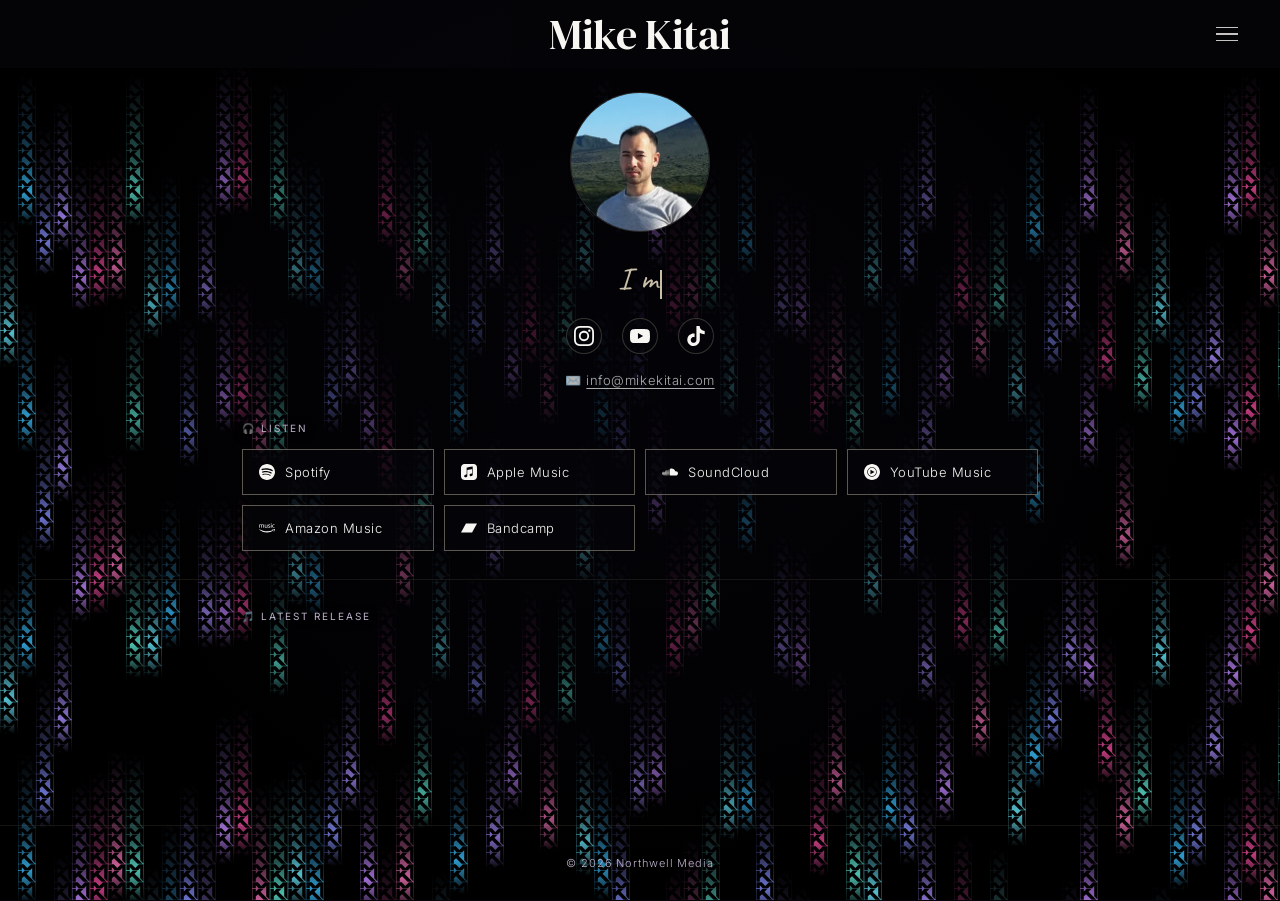
==== commit eab1ec94: "menu with rgb" ====
--- a/index.html
+++ b/index.html
@@ -3,14 +3,14 @@
 <head>
   <meta charset="UTF-8" />
   <meta name="viewport" content="width=device-width, initial-scale=1.0" />
-  <title>Mike Kitai — Tokyo-Based Singer-Songwriter</title>
+  <title>Mike Kitai | Tokyo-Based Singer-Songwriter</title>
   <meta name="description" content="Mike Kitai is a Tokyo-based singer-songwriter. Listen on Spotify, Apple Music, Bandcamp, SoundCloud, YouTube Music and Amazon Music." />
   <link rel="canonical" href="https://mikekitai.com/" />
   <meta name="theme-color" content="#07060b" />
 
   <!-- Open Graph / social cards -->
   <meta property="og:site_name" content="Mike Kitai" />
-  <meta property="og:title" content="Mike Kitai — Tokyo-Based Singer-Songwriter" />
+  <meta property="og:title" content="Mike Kitai | Tokyo-Based Singer-Songwriter" />
   <meta property="og:description" content="Tokyo-based singer-songwriter. Listen on Spotify, Apple Music, Bandcamp and more." />
   <meta property="og:url" content="https://mikekitai.com/" />
   <meta property="og:type" content="profile" />
@@ -20,7 +20,7 @@
   <meta property="og:image:height" content="630" />
   <meta property="og:image:alt" content="Mike Kitai — Tokyo-based singer-songwriter" />
   <meta name="twitter:card" content="summary_large_image" />
-  <meta name="twitter:title" content="Mike Kitai — Tokyo-Based Singer-Songwriter" />
+  <meta name="twitter:title" content="Mike Kitai | Tokyo-Based Singer-Songwriter" />
   <meta name="twitter:description" content="Tokyo-based singer-songwriter. Listen on Spotify, Apple Music, Bandcamp and more." />
   <meta name="twitter:image" content="https://mikekitai.com/og-image-v2.jpg" />
 
@@ -803,6 +803,16 @@
      alone on purpose. */
   .rgbui .hamburger { will-change: filter; animation: rgbUIIcon 2.2s steps(9) infinite alternate; }
   @media (prefers-reduced-motion: reduce) { .rgbui .hamburger { animation: none; } }
+
+  /* Menu items matched to .platform-link: same full-strength white and the
+     same rgbUIText treatment, staggered so the three don't pulse in unison. */
+  .nav-link { opacity: 1; }
+  .rgbui .nav-link { animation: rgbUIText 2.2s steps(9) infinite alternate; }
+  .rgbui .nav-link:nth-child(1) { animation-delay: 0s; }
+  .rgbui .nav-link:nth-child(2) { animation-delay: -0.55s; }
+  .rgbui .nav-link:nth-child(3) { animation-delay: -1.1s; }
+  body.collapsing .nav-link { animation-play-state: paused; }
+  @media (prefers-reduced-motion: reduce) { .rgbui .nav-link { animation: none; } }
 </style>
 </head>
 <body class="frosted scrimmed strongborder brighticons rgbui">
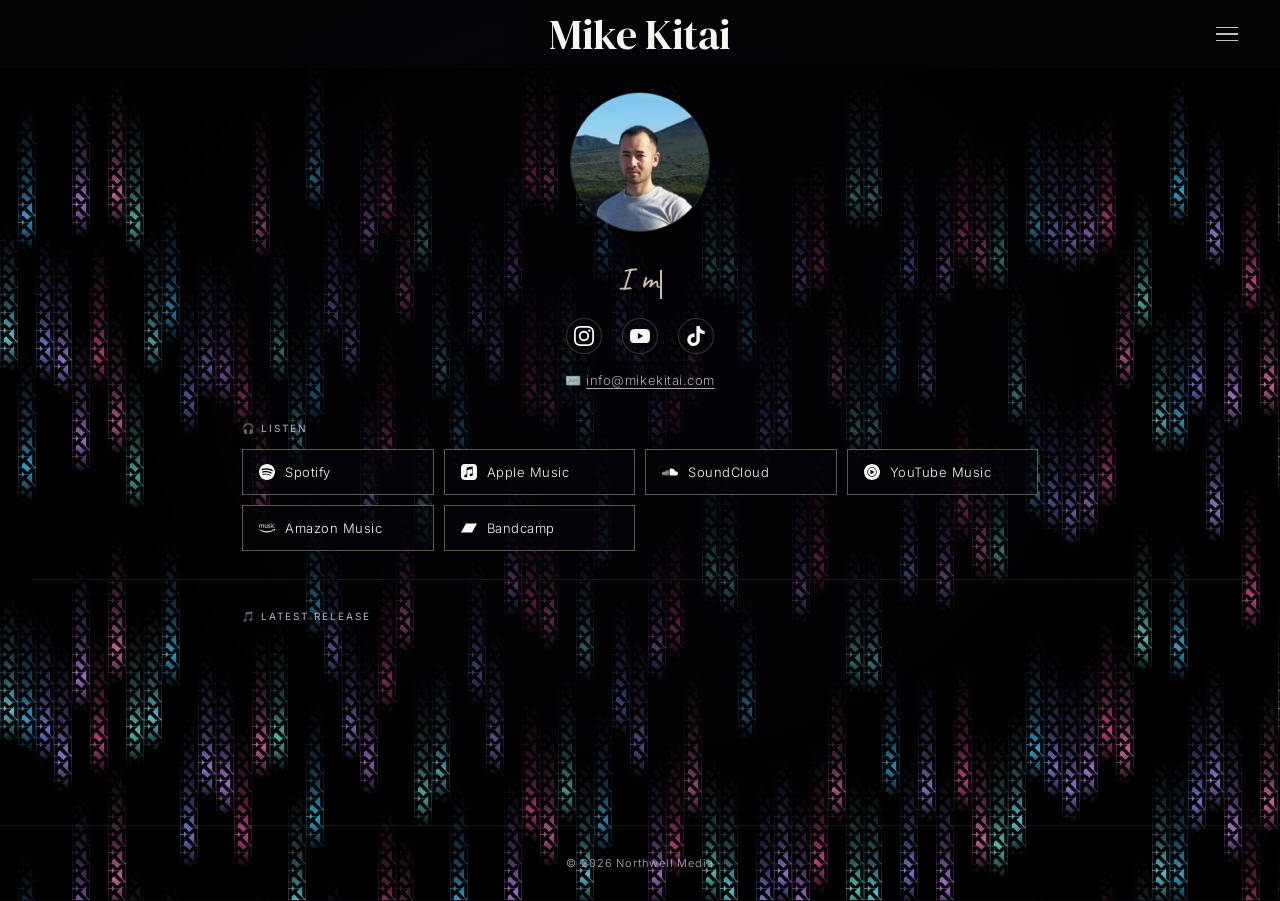
==== commit ddbac5d0: "Add files via upload" ====
--- a/index.html
+++ b/index.html
@@ -530,19 +530,24 @@
       -webkit-backface-visibility: hidden;
     }
 
+    /* No fill and no ring: the back of the disc is the rain itself, with the
+       mark sitting on it. Inlined rather than an <img> so it can take
+       currentColor — the source SVG is solid black and would disappear
+       against the ground. The two shadows are what keep it legible while a
+       bright streak passes behind it. */
     .portrait-back {
       transform: rotateY(180deg);
-      background: #2d0f52;
       display: flex;
       align-items: center;
       justify-content: center;
-      border: 1px solid rgba(200,191,168,0.2);
-    }
-
-    .portrait-back img {
+      color: var(--accent);
+    }
+
+    .portrait-back .mk-mark {
       width: 60%;
       height: 60%;
-      object-fit: contain;
+      filter: drop-shadow(0 2px 9px rgba(3, 2, 9, 0.95))
+              drop-shadow(0 0 3px rgba(3, 2, 9, 0.9));
     }
 
     .hero-portrait {
@@ -851,7 +856,7 @@
           <img class="hero-portrait" src="Mike_Kitai_reduced.webp" alt="Mike Kitai" id="hero-portrait" width="140" height="140" fetchpriority="high" decoding="async" />
         </div>
         <div class="portrait-back">
-          <img src="MK_favicon.svg" alt="MK" />
+          <svg class="mk-mark" viewBox="0 0 100 100" xmlns="http://www.w3.org/2000/svg" aria-hidden="true" focusable="false"><path d="M0,0 L100,0 L100,100 L0,100 Z M31,0 L51.8,20.8 L72.6,0 Z M0,33.3 L0,36.7 L20,36.7 L20,52.6 L36,36.7 L64.3,36.7 L47.2,53.9 L93.2,100 L100,100 L80,79.9 L80,21 L67.6,33.4 L36,33.4 L20,17.4 L20,33.3 Z M20,81 L20,100 L64.9,100 L33,68.1 Z" fill="currentColor" fill-rule="evenodd"/></svg>
         </div>
       </div>
     </div>
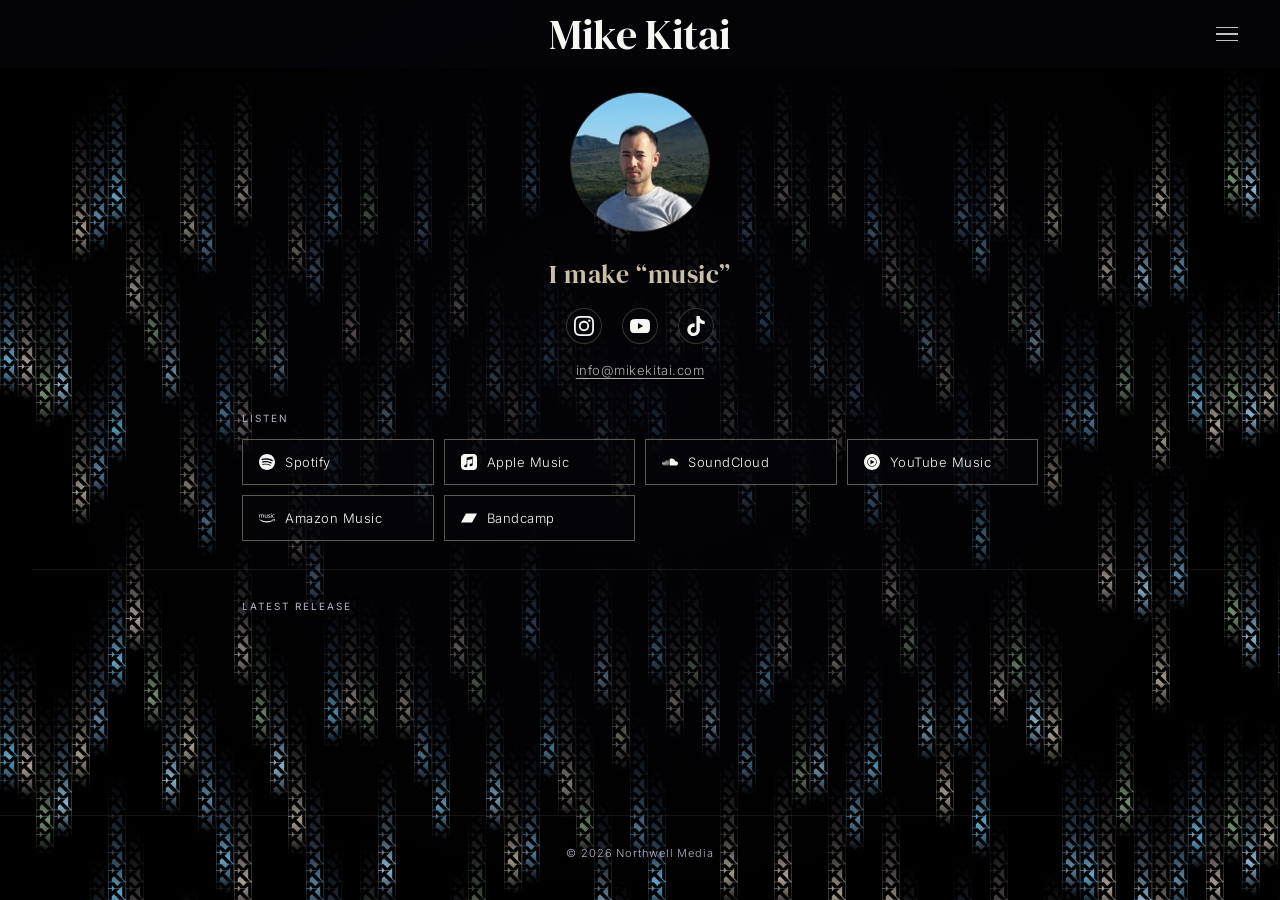
==== commit fc28df0c: "Make the site look less generic - Remove emoji from the Listen and Latest release labels, the email " ====
--- a/index.html
+++ b/index.html
@@ -102,11 +102,6 @@
   @font-face{font-family:'Inter';font-style:normal;font-weight:300;font-display:swap;src:url(fonts/inter-300.woff2) format('woff2')}
   @font-face{font-family:'Inter';font-style:normal;font-weight:400;font-display:swap;src:url(fonts/inter-400.woff2) format('woff2')}
   @font-face{font-family:'DM Serif Display';font-style:normal;font-weight:400;font-display:swap;src:url(fonts/dmserifdisplay-400.woff2) format('woff2')}
-  /* Caveat is SUBSET to letters, digits and common punctuation (48→33 KB).
-     It renders one line: the hero quote. If that text ever gains an unusual
-     symbol, the font must be re-subset or the character falls back mid-word.
-     Full original kept at ../caveat-400-full-original.woff2 */
-  @font-face{font-family:'Caveat';font-style:normal;font-weight:400;font-display:swap;src:url(fonts/caveat-400.woff2) format('woff2')}
 
   /* The rain layer is position:fixed and covers only the viewport. When a
      mobile URL bar collapses, the visual viewport briefly exceeds it and the
@@ -599,28 +594,13 @@
       100% { transform: translate(-50%,-50%) scale(1.2); opacity: 0.5; }
     }
 
-    /* ── QUOTE + TYPING CURSOR ── */
+    /* ── QUOTE ── */
     .hero-quote {
-      font-family: 'Caveat', cursive;
-      font-size: clamp(22px, 3vw, 32px);
+      font-family: 'DM Serif Display', serif;
+      font-size: clamp(20px, 2.6vw, 26px);
       font-weight: 400;
       color: var(--accent);
       letter-spacing: 0.02em;
-    }
-
-    .typed-cursor {
-      display: inline-block;
-      width: 2px;
-      height: 0.9em;
-      background: currentColor;
-      margin-left: 2px;
-      vertical-align: text-bottom;
-      animation: blink 0.8s step-end infinite;
-    }
-
-    @keyframes blink {
-      0%, 100% { opacity: 1; }
-      50% { opacity: 0; }
     }
 
 
@@ -861,9 +841,7 @@
       </div>
     </div>
     <div class="hero-subtext">
-      <!-- The quote lives in the HTML so crawlers and no-JS visitors see it;
-           the script clears it and retypes it as an enhancement. -->
-      <p class="hero-quote" id="hero-quote"><span id="typed-quote">I make “music”</span><span class="typed-cursor" id="typed-cursor" aria-hidden="true"></span></p>
+      <p class="hero-quote" id="hero-quote">I make “music”</p>
       <div class="hero-socials">
         <a class="social-icon" href="https://www.instagram.com/mikekitai?igsh=MXB3OXppbXY5cTZmMg%3D%3D&amp;utm_source=qr" target="_blank" rel="noopener" aria-label="Instagram">
           <svg viewBox="0 0 24 24" aria-hidden="true" focusable="false"><path d="M7.0301.084c-1.2768.0602-2.1487.264-2.911.5634-.7888.3075-1.4575.72-2.1228 1.3877-.6652.6677-1.075 1.3368-1.3802 2.127-.2954.7638-.4956 1.6365-.552 2.914-.0564 1.2775-.0689 1.6882-.0626 4.947.0062 3.2586.0206 3.6671.0825 4.9473.061 1.2765.264 2.1482.5635 2.9107.308.7889.72 1.4573 1.388 2.1228.6679.6655 1.3365 1.0743 2.1285 1.38.7632.295 1.6361.4961 2.9134.552 1.2773.056 1.6884.069 4.9462.0627 3.2578-.0062 3.668-.0207 4.9478-.0814 1.28-.0607 2.147-.2652 2.9098-.5633.7889-.3086 1.4578-.72 2.1228-1.3881.665-.6682 1.0745-1.3378 1.3795-2.1284.2957-.7632.4966-1.636.552-2.9124.056-1.2809.0692-1.6898.063-4.948-.0063-3.2583-.021-3.6668-.0817-4.9465-.0607-1.2797-.264-2.1487-.5633-2.9117-.3084-.7889-.72-1.4568-1.3876-2.1228C21.2982 1.33 20.628.9208 19.8378.6165 19.074.321 18.2017.1197 16.9244.0645 15.6471.0093 15.236-.005 11.977.0014 8.718.0076 8.31.0215 7.0301.0839m.1402 21.6932c-1.17-.0509-1.8053-.2453-2.2287-.408-.5606-.216-.96-.4771-1.3819-.895-.422-.4178-.6811-.8186-.9-1.378-.1644-.4234-.3624-1.058-.4171-2.228-.0595-1.2645-.072-1.6442-.079-4.848-.007-3.2037.0053-3.583.0607-4.848.05-1.169.2456-1.805.408-2.2282.216-.5613.4762-.96.895-1.3816.4188-.4217.8184-.6814 1.3783-.9003.423-.1651 1.0575-.3614 2.227-.4171 1.2655-.06 1.6447-.072 4.848-.079 3.2033-.007 3.5835.005 4.8495.0608 1.169.0508 1.8053.2445 2.228.408.5608.216.96.4754 1.3816.895.4217.4194.6816.8176.9005 1.3787.1653.4217.3617 1.056.4169 2.2263.0602 1.2655.0739 1.645.0796 4.848.0058 3.203-.0055 3.5834-.061 4.848-.051 1.17-.245 1.8055-.408 2.2294-.216.5604-.4763.96-.8954 1.3814-.419.4215-.8181.6811-1.3783.9-.4224.1649-1.0577.3617-2.2262.4174-1.2656.0595-1.6448.072-4.8493.079-3.2045.007-3.5825-.006-4.848-.0608M16.953 5.5864A1.44 1.44 0 1 0 18.39 4.144a1.44 1.44 0 0 0-1.437 1.4424M5.8385 12.012c.0067 3.4032 2.7706 6.1557 6.173 6.1493 3.4026-.0065 6.157-2.7701 6.1506-6.1733-.0065-3.4032-2.771-6.1565-6.174-6.1498-3.403.0067-6.156 2.771-6.1496 6.1738M8 12.0077a4 4 0 1 1 4.008 3.9921A3.9996 3.9996 0 0 1 8 12.0077"/></svg>
@@ -875,13 +853,13 @@
           <svg viewBox="0 0 24 24" aria-hidden="true" focusable="false"><path d="M12.525.02c1.31-.02 2.61-.01 3.91-.02.08 1.53.63 3.09 1.75 4.17 1.12 1.11 2.7 1.62 4.24 1.79v4.03c-1.44-.05-2.89-.35-4.2-.97-.57-.26-1.1-.59-1.62-.93-.01 2.92.01 5.84-.02 8.75-.08 1.4-.54 2.79-1.35 3.94-1.31 1.92-3.58 3.17-5.91 3.21-1.43.08-2.86-.31-4.08-1.03-2.02-1.19-3.44-3.37-3.65-5.71-.02-.5-.03-1-.01-1.49.18-1.9 1.12-3.72 2.58-4.96 1.66-1.44 3.98-2.13 6.15-1.72.02 1.48-.04 2.96-.04 4.44-.99-.32-2.15-.23-3.02.37-.63.41-1.11 1.04-1.36 1.75-.21.51-.15 1.07-.14 1.61.24 1.64 1.82 3.02 3.5 2.87 1.12-.01 2.19-.66 2.77-1.61.19-.33.4-.67.41-1.06.1-1.79.06-3.57.07-5.36.01-4.03-.01-8.05.02-12.07z"/></svg>
         </a>
       </div>
-      <a class="hero-email" href="mailto:info@mikekitai.com" id="email-link" aria-label="Copy email address info@mikekitai.com" onclick="copyEmail(event, 'info@mikekitai.com', 'email-text')"><span aria-hidden="true">✉️</span> <span class="email-underline" id="email-text">info@mikekitai.com</span></a>
+      <a class="hero-email" href="mailto:info@mikekitai.com" id="email-link" aria-label="Copy email address info@mikekitai.com" onclick="copyEmail(event, 'info@mikekitai.com', 'email-text')"><span class="email-underline" id="email-text">info@mikekitai.com</span></a>
     </div>
   </div>
 
   <!-- STREAMING -->
   <section id="listen" aria-labelledby="listen-heading">
-    <h2 class="section-label" id="listen-heading">🎧 Listen</h2>
+    <h2 class="section-label" id="listen-heading">Listen</h2>
     <div class="link-grid">
 
       <a class="platform-link" href="https://open.spotify.com/artist/4LYH22JGVj8yZzbvF5Qhyh" target="_blank" rel="noopener">
@@ -920,7 +898,7 @@
   <!-- SPOTIFY -->
   <div class="falling-divider"></div>
   <section id="spotify" aria-labelledby="release-heading">
-    <h2 class="section-label" id="release-heading">🎵 Latest Release</h2>
+    <h2 class="section-label" id="release-heading">Latest release</h2>
     <iframe class="spotify-embed" title="Spotify player — latest release by Mike Kitai" data-src="https://open.spotify.com/embed/track/2gRXvsvdjTAfIAO2V10SN1?utm_source=generator&amp;theme=0" width="100%" height="152" allowfullscreen allow="autoplay; clipboard-write; encrypted-media; fullscreen; picture-in-picture" loading="lazy"></iframe>
   </section>
 
@@ -1001,29 +979,6 @@
         }
       }
       document.querySelector('.portrait-wrap').addEventListener('click', portraitTap);
-
-      // ── TYPING ANIMATION ──
-      // Text is already in the HTML (for crawlers / no-JS); read it back,
-      // blank it, then retype. Skipped entirely for reduced-motion users.
-      const typedQuote = document.getElementById('typed-quote');
-      const typedCursor = document.getElementById('typed-cursor');
-      const quoteText = typedQuote.textContent.trim();
-
-      if (reduceMotion) {
-        typedCursor.style.display = 'none';
-      } else {
-        typedQuote.textContent = '';
-        let ti = 0;
-        setTimeout(function typeQuote() {
-          if (ti <= quoteText.length) {
-            typedQuote.textContent = quoteText.slice(0, ti);
-            ti++;
-            setTimeout(typeQuote, ti === 1 ? 600 : 85);
-          } else {
-            typedCursor.style.display = 'none';
-          }
-        }, 400);
-      }
 
       // ── GRAVITY ──
       const FALL_SELECTOR = '.portrait-wrap, #hero-quote, .hero-socials, #email-link, .section-label, .platform-link, .spotify-embed, .falling-divider, footer';
@@ -1174,7 +1129,8 @@
        between drops and its own fall time, so nothing moves in step. */
     (function () {
       const CELL = 18;
-      const HUES = ['#67e8f9','#38bdf8','#818cf8','#a78bfa','#c084fc','#ec4899','#f472b6','#5eead4'];
+      // Taken from the portrait: sky, hillside, sand.
+      const HUES = ['#79c9f4','#d3c5ba','#8fb08a','#a9dcf7','#c8bfa8','#6fa3c7'];
       const wrap = document.querySelector('.gradient-bg');
       if (!wrap) return;
       if (matchMedia('(prefers-reduced-motion: reduce)').matches) return;
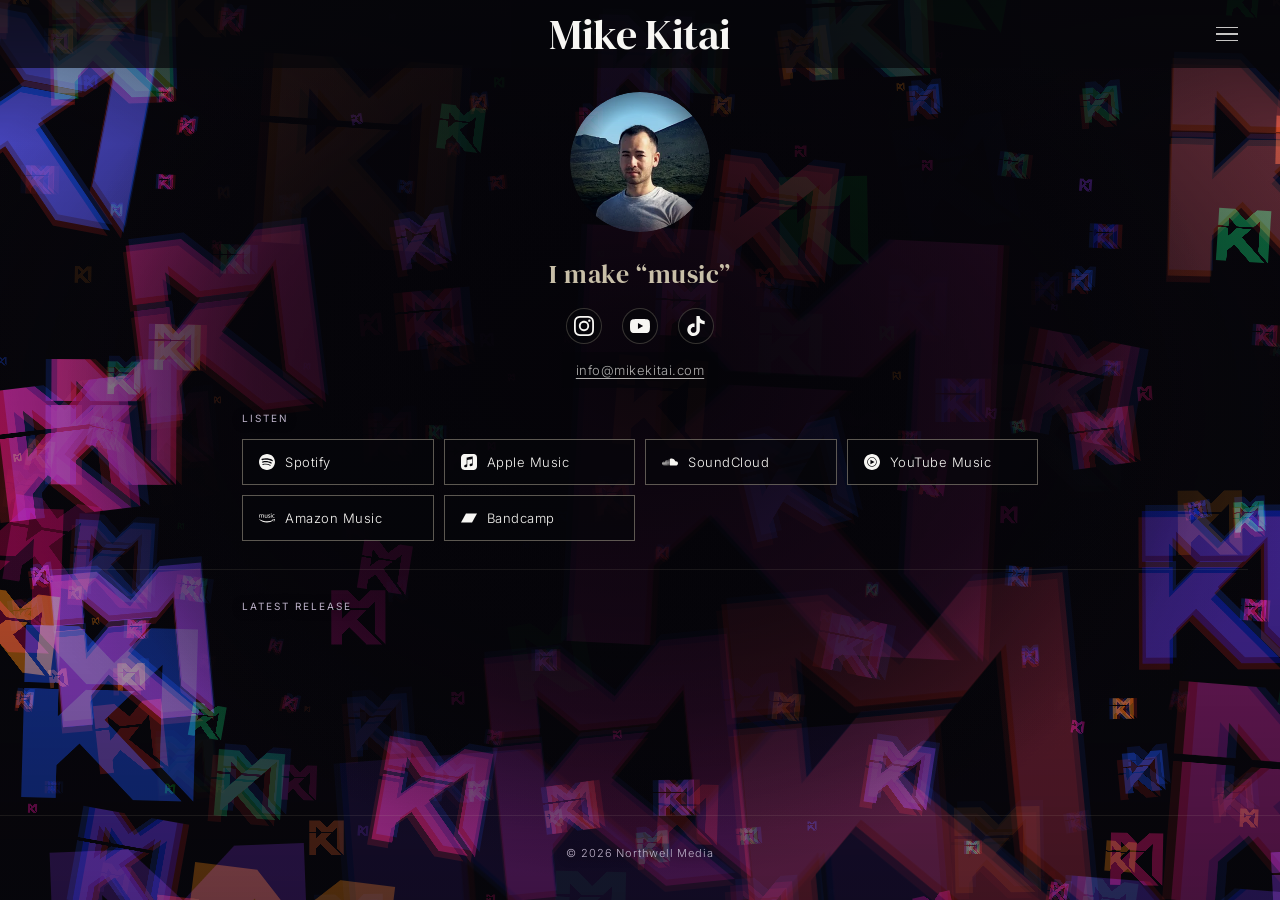
==== commit 22721366: "Replace the rain with the MK logo background - Swap the falling rain on the home page for the floati" ====
--- a/index.html
+++ b/index.html
@@ -799,6 +799,65 @@
   body.collapsing .nav-link { animation-play-state: paused; }
   @media (prefers-reduced-motion: reduce) { .rgbui .nav-link { animation: none; } }
 </style>
+  <style>
+    /* The mask tiles the mark over the whole viewport at 18px. That was there
+       to give the rain its shape; the field supplies its own, so it goes. */
+    .mk-mask { display: none !important; }
+
+    /* ── graded portrait ──────────────────────────────────────────────
+       The original <img> stays in the DOM so anything that queries
+       #hero-portrait still finds it; it is just no longer what you see.
+       Tone and palette are baked into the three channel files. The border
+       is gone on purpose: a hairline ring around a feathered edge puts the
+       hard boundary straight back. */
+    #hero-portrait { opacity: 0 !important; }
+
+    .mk-split {
+      position: absolute;
+      inset: 0;
+      border-radius: 50%;
+      background: #000;          /* the base the channels screen onto */
+      isolation: isolate;        /* keeps the blend inside this box */
+      -webkit-mask-image: radial-gradient(circle at 50% 46%, #000 41%, rgba(0,0,0,0) 99%);
+      mask-image: radial-gradient(circle at 50% 46%, #000 41%, rgba(0,0,0,0) 99%);
+    }
+
+    .mk-ch {
+      position: absolute;
+      inset: 0;
+      width: 100%;
+      height: 100%;
+      object-fit: cover;
+      object-position: center 15%;
+      border-radius: 50%;
+      mix-blend-mode: screen;
+    }
+
+    /* Same schedule as rgbSocialIcon, so the portrait ticks with the icons. */
+    .mk-r { animation: mkSplitR 2.2s steps(9) infinite alternate; }
+    .mk-b { animation: mkSplitB 2.2s steps(9) infinite alternate; }
+
+    @keyframes mkSplitR {
+      0%, 25% { transform: translate(0, 0); }
+      45%     { transform: translate(3px, 0); }
+      50%     { transform: translate(-3px, 0); }
+      55%     { transform: translate(0, 2px); }
+      90%     { transform: translate(-2px, 2px); }
+      100%    { transform: translate(2px, 0); }
+    }
+    @keyframes mkSplitB {
+      0%, 25% { transform: translate(0, 0); }
+      45%     { transform: translate(-3px, 0); }
+      50%     { transform: translate(3px, 0); }
+      55%     { transform: translate(0, -2px); }
+      90%     { transform: translate(2px, -2px); }
+      100%    { transform: translate(-2px, 0); }
+    }
+
+    @media (prefers-reduced-motion: reduce) {
+      .mk-r, .mk-b { animation: none !important; }
+    }
+  </style>
 </head>
 <body class="frosted scrimmed strongborder brighticons rgbui">
 
@@ -834,6 +893,7 @@
       <div class="portrait-inner" id="portrait-inner">
         <div class="portrait-front">
           <img class="hero-portrait" src="Mike_Kitai_reduced.webp" alt="Mike Kitai" id="hero-portrait" width="140" height="140" fetchpriority="high" decoding="async" />
+            <div class="mk-split" aria-hidden="true"><img class="mk-ch" src="portrait-base.png" alt="" width="140" height="140" decoding="async"><img class="mk-ch mk-r" src="portrait-r.png" alt="" width="140" height="140" decoding="async"><img class="mk-ch mk-b" src="portrait-b.png" alt="" width="140" height="140" decoding="async"></div>
         </div>
         <div class="portrait-back">
           <svg class="mk-mark" viewBox="0 0 100 100" xmlns="http://www.w3.org/2000/svg" aria-hidden="true" focusable="false"><path d="M0,0 L100,0 L100,100 L0,100 Z M31,0 L51.8,20.8 L72.6,0 Z M0,33.3 L0,36.7 L20,36.7 L20,52.6 L36,36.7 L64.3,36.7 L47.2,53.9 L93.2,100 L100,100 L80,79.9 L80,21 L67.6,33.4 L36,33.4 L20,17.4 L20,33.3 Z M20,81 L20,100 L64.9,100 L33,68.1 Z" fill="currentColor" fill-rule="evenodd"/></svg>
@@ -1125,62 +1185,297 @@
 
 
   <script>
-    /* One 18px column per pixel of the MK grid. Each gets a randomised gap
-       between drops and its own fall time, so nothing moves in step. */
+    /* ═══ MONOGRAM FIELD ═══
+       The MK mark at depth, in place of the falling rain.
+         drift — always running
+         tilt  — follows the pointer
+         tap   — a click sends a ring outward and shoves the marks      */
     (function () {
-      const CELL = 18;
-      // Taken from the portrait: sky, hillside, sand.
-      const HUES = ['#79c9f4','#d3c5ba','#8fb08a','#a9dcf7','#c8bfa8','#6fa3c7'];
-      const wrap = document.querySelector('.gradient-bg');
-      if (!wrap) return;
-      if (matchMedia('(prefers-reduced-motion: reduce)').matches) return;
-
-      function streak(hue, s) {
-        return 'repeating-linear-gradient(to bottom,'
-          + ' #000 0px,'
-          + ' #000 ' + (s - 150) + 'px,'
-          + ' ' + hue + '14 ' + (s - 120) + 'px,'
-          + ' ' + hue + '55 ' + (s - 66)  + 'px,'
-          + ' ' + hue + 'cc ' + (s - 34)  + 'px,'
-          + ' ' + hue + '66 ' + (s - 16)  + 'px,'
-          + ' #000 ' + s + 'px)';
-      }
-
-      function build() {
-        // One fragment, one insertion — appending 80 children to a live node
-        // means the browser reflows 80 times instead of once.
-        const frag = document.createDocumentFragment();
-        const n = Math.ceil(window.innerWidth / CELL) + 1;
-        const h = window.innerHeight;
-        for (let i = 0; i < n; i++) {
-          const col = document.createElement('div');
-          col.className = 'rain-col';
-          const strip = document.createElement('i');
-          const period = 210 + Math.round(Math.random() * 260);
-          const speed  = 4.5 + Math.random() * 7.5;
-          strip.style.height = (h + period * 2) + 'px';
-          strip.style.top = (-period) + 'px';
-          strip.style.background = streak(HUES[i % HUES.length], period);
-          strip.style.setProperty('--p', period + 'px');
-          strip.style.animationDuration = speed.toFixed(2) + 's';
-          strip.style.animationDelay = (-Math.random() * speed).toFixed(2) + 's';
-          col.appendChild(strip);
-          frag.appendChild(col);
+      "use strict";
+
+      var wrap = document.querySelector('.gradient-bg');
+      if (!wrap) { return; }
+
+      var MARK_D = "M0,0 L100,0 L100,100 L0,100 Z M31,0 L51.8,20.8 L72.6,0 Z M0,33.3 L0,36.7 L20,36.7 L20,52.6 L36,36.7 L64.3,36.7 L47.2,53.9 L93.2,100 L100,100 L80,79.9 L80,21 L67.6,33.4 L36,33.4 L20,17.4 L20,33.3 Z M20,81 L20,100 L64.9,100 L33,68.1 Z";
+      // The "Primary" palette. HUES fill the marks; the two ghosts are the
+      // glitch split; RING is the click outline.
+      var HUES = ['#fa870e','#92063c','#ef2922','#d1108d','#11aa61','#03731c','#8537e7',
+                  '#e11572','#9f431c','#090e95','#1a51f5'];
+      var GHOST_M = '#ef2922', GHOST_C = '#1a51f5', RING = '#fa870e';
+
+      var NEAR = 90, FAR = 1500, FOCAL = 780;
+      var reduced = matchMedia('(prefers-reduced-motion: reduce)').matches;
+
+      // Settled with the tuning panel in the preview.
+      var cfg = { count: 580, size: 1.3, speed: 2.3, jitter: 1.9, tilt: 1.9, scrim: 0.85 };
+
+      var cv = document.createElement('canvas');
+      cv.setAttribute('aria-hidden', 'true');
+      cv.style.cssText = 'position:absolute;inset:0;width:100%;height:100%;display:block';
+
+      /* The field is bright, so one soft plate sits under the middle of the
+         page where the hero column is. */
+      var scrim = document.createElement('div');
+      scrim.setAttribute('aria-hidden', 'true');
+      scrim.style.cssText = 'position:absolute;inset:0;pointer-events:none;' +
+        'background:radial-gradient(66% 62% at 50% 40%, rgba(7,6,11,.86) 0%, rgba(7,6,11,.60) 48%, rgba(7,6,11,0) 86%),' +
+        'linear-gradient(to bottom, rgba(7,6,11,.72) 0%, rgba(7,6,11,.20) 16%, rgba(7,6,11,.34) 58%, rgba(7,6,11,.62) 100%)';
+      scrim.style.opacity = String(cfg.scrim);
+
+      wrap.replaceChildren(cv, scrim);
+
+      var ctx = cv.getContext('2d');
+
+      function markURL(colour) {
+        return 'data:image/svg+xml;charset=utf-8,' + encodeURIComponent(
+          '<svg xmlns="http://www.w3.org/2000/svg" width="100" height="100" viewBox="0 0 100 100">' +
+          '<path fill="' + colour + '" fill-rule="evenodd" d="' + MARK_D + '"/></svg>');
+      }
+
+      function bake(colour) {
+        return new Promise(function (done) {
+          var img = new Image();
+          img.onload = function () {
+            var c = document.createElement('canvas');
+            c.width = c.height = 384;
+            c.getContext('2d').drawImage(img, 0, 0, 384, 384);
+            done(c);
+          };
+          img.src = markURL(colour);
+        });
+      }
+
+      /* rgbSocialIcon, lifted verbatim: 2.2s, steps(9), alternate. */
+      var GLITCH_MS = 2200, GLITCH_STEPS = 9;
+      var GLITCH_KEYS = [
+        [0.00, 0,0, 0,0], [0.25, 0,0, 0,0], [0.45, 3,0, -3,0],
+        [0.50, -3,0, 3,0], [0.55, 0,2, 0,-2], [0.90, -2,2, 2,-2], [1.00, 2,0, -2,0]
+      ];
+      var gv = [0,0,0,0];
+
+      function glitch(now, phase) {
+        var t = ((now + phase) % (GLITCH_MS * 2)) / GLITCH_MS;
+        var f = t > 1 ? 2 - t : t;
+        f = Math.min(1, Math.floor(f * GLITCH_STEPS) / (GLITCH_STEPS - 1));
+        var i = 1;
+        while (i < GLITCH_KEYS.length - 1 && GLITCH_KEYS[i][0] < f) { i++; }
+        var a = GLITCH_KEYS[i - 1], b = GLITCH_KEYS[i];
+        var span = b[0] - a[0], u = span > 0 ? (f - a[0]) / span : 0;
+        for (var j = 0; j < 4; j++) { gv[j] = a[j+1] + (b[j+1] - a[j+1]) * u; }
+        return gv;
+      }
+
+      var sprites = [], ghostM = null, ghostC = null;
+      var parts = [], w = 0, h = 0, ready = false;
+      var mx = 0, my = 0, px = 0, py = 0;
+      var waves = [], kick = 0, flare = 0;
+
+      function spawn(p, z) {
+        p.x = (Math.random() - 0.5) * 2400;
+        p.y = (Math.random() - 0.5) * 1700;
+        p.z = (z === undefined) ? NEAR + Math.random() * (FAR - NEAR) : z;
+        var b = Math.random();
+        p.s = b < 0.46 ? 7 + Math.random() * 13
+            : b < 0.80 ? 20 + Math.random() * 34
+            : b < 0.955 ? 54 + Math.random() * 76
+            : 130 + Math.random() * 190;
+        p.tilt = (Math.random() - 0.5) * 0.26;
+        p.ph = Math.random() * Math.PI * 2;
+        p.rot = p.tilt;
+        p.t = Math.floor(Math.random() * HUES.length);
+        p.gph = Math.random() * GLITCH_MS * 2;
+        p.ox = 0; p.oy = 0;
+        return p;
+      }
+
+      function setCount(n) {
+        while (parts.length < n) { parts.push(spawn({})); }
+        if (parts.length > n) { parts.length = n; }
+      }
+
+      function resize() {
+        var dpr = Math.min(window.devicePixelRatio || 1, 2);
+        w = window.innerWidth; h = window.innerHeight;
+        cv.width = Math.round(w * dpr);
+        cv.height = Math.round(h * dpr);
+        ctx.setTransform(dpr, 0, 0, dpr, 0, 0);
+      }
+
+      function step(dt, now) {
+        var drift = (0.030 * cfg.speed + kick) * dt;
+        kick *= Math.pow(0.94, dt / 16.7);
+
+        px += (mx * cfg.tilt - px) * 0.055;
+        py += (my * cfg.tilt - py) * 0.055;
+
+        var i, wi;
+        for (i = waves.length - 1; i >= 0; i--) {
+          if (now - waves[i].t0 > 1500) { waves.splice(i, 1); }
         }
-        wrap.replaceChildren(frag);
-      }
-
-      // Building this synchronously blocked the main thread during the exact
-      // window Lighthouse measures. The page paints on its dark ground first;
-      // the rain arrives a frame or two later and nobody notices.
-      function scheduleBuild() {
-        if ('requestIdleCallback' in window) requestIdleCallback(build, { timeout: 900 });
-        else setTimeout(build, 60);
-      }
-      if (document.readyState === 'complete') scheduleBuild();
-      else addEventListener('load', scheduleBuild, { once: true });
-      let t;
-      addEventListener('resize', () => { clearTimeout(t); t = setTimeout(build, 250); });
+        var loud = 0;
+        for (i = 0; i < waves.length; i++) {
+          loud = Math.max(loud, (1 - Math.max(0, now - waves[i].t0) / 1500) * waves[i].power);
+        }
+        flare = loud * 0.55;
+
+        var cx = w / 2, cy = h * 0.5;
+
+        for (i = 0; i < parts.length; i++) {
+          var p = parts[i];
+          p.z -= drift;
+          p.rot = p.tilt + Math.sin(now * 0.00035 + p.ph) * 0.11;
+          if (p.z < NEAR) { spawn(p, FAR); }
+          else if (p.z > FAR) { spawn(p, NEAR + 1); }
+
+          if (waves.length) {
+            var k = FOCAL / p.z;
+            var sx = cx + p.x * k, sy = cy + p.y * k;
+            for (wi = 0; wi < waves.length; wi++) {
+              var wv = waves[wi];
+              var age = Math.max(0, now - wv.t0);
+              var rad = age * 0.55;
+              var dx = sx + p.ox - wv.x, dy = sy + p.oy - wv.y;
+              var d = Math.sqrt(dx * dx + dy * dy) || 0.01;
+              var band = Math.abs(d - rad);
+              if (band < 46) {
+                var hit = (1 - band / 46) * (1 - age / 1500) * 7 * wv.power;
+                p.ox += (dx / d) * hit;
+                p.oy += (dy / d) * hit;
+              }
+            }
+          }
+          p.ox *= 0.935; p.oy *= 0.935;
+        }
+      }
+
+      function draw(now) {
+        ctx.clearRect(0, 0, w, h);
+        if (!ready) { return; }
+        ctx.globalCompositeOperation = 'lighter';
+
+        var cx = w / 2, cy = h * 0.5, boost = 1 + flare;
+
+        for (var i = 0; i < parts.length; i++) {
+          var p = parts[i];
+          var k = FOCAL / p.z;
+          var s = p.s * k * cfg.size * (1 + flare * 0.10);
+          if (s < 0.7) { continue; }
+
+          var fin = Math.min(1, (FAR - p.z) / 430);
+          var fout = Math.min(1, (p.z - NEAR) / 230);
+          var a = 0.72 * fin * fout * boost;
+          if (s > 170) { a *= Math.max(0.26, 170 / s); }
+          if (a > 0.95) { a = 0.95; }
+          if (a <= 0.005) { continue; }
+
+          var lean = 0.30 + k * 0.30;
+          var sx = cx + p.x * k + px * lean + p.ox;
+          var sy = cy + p.y * k + py * lean + p.oy;
+          if (sx < -s || sx > w + s || sy < -s || sy > h + s) { continue; }
+
+          ctx.save();
+          ctx.translate(sx, sy);
+          ctx.rotate(p.rot);
+
+          if (!reduced && cfg.jitter > 0.01 && s > 11) {
+            var g = glitch(now, p.gph);
+            if (g[0] || g[1] || g[2] || g[3]) {
+              var off = cfg.jitter * Math.max(0.35, Math.min(1.6, s / 22));
+              ctx.globalAlpha = a * 0.4;
+              ctx.drawImage(ghostM, -s/2 + g[0]*off, -s/2 + g[1]*off, s, s);
+              ctx.drawImage(ghostC, -s/2 + g[2]*off, -s/2 + g[3]*off, s, s);
+            }
+          }
+
+          ctx.globalAlpha = a;
+          ctx.drawImage(sprites[p.t], -s/2, -s/2, s, s);
+          ctx.restore();
+        }
+
+        for (var wi = 0; wi < waves.length; wi++) {
+          var wv = waves[wi], age = Math.max(0, now - wv.t0);
+          var fade = 1 - age / 1500;
+          if (fade <= 0) { continue; }
+          ctx.globalAlpha = fade * 0.22 * wv.power;
+          ctx.strokeStyle = RING;
+          ctx.lineWidth = 1;
+          ctx.beginPath();
+          ctx.arc(wv.x, wv.y, age * 0.55, 0, Math.PI * 2);
+          ctx.stroke();
+        }
+
+        ctx.globalAlpha = 1;
+        ctx.globalCompositeOperation = 'source-over';
+      }
+
+      var last = 0, raf = 0;
+
+      function frame(now) {
+        var dt = Math.min(now - last, 48) || 16.7;
+        last = now;
+        step(dt, now);
+        draw(now);
+        raf = requestAnimationFrame(frame);
+      }
+
+      function start() { if (!reduced && !raf) { last = performance.now(); raf = requestAnimationFrame(frame); } }
+      function stop() { if (raf) { cancelAnimationFrame(raf); raf = 0; } }
+
+      function burst(x, y, power) {
+        waves.push({ x: x, y: y, t0: performance.now(), power: power });
+        if (waves.length > 5) { waves.shift(); }
+        kick += 0.05 * power;
+      }
+
+      addEventListener('pointermove', function (e) {
+        if (reduced) { return; }
+        mx = (e.clientX / window.innerWidth - 0.5) * 150;
+        my = (e.clientY / window.innerHeight - 0.5) * 110;
+      }, { passive: true });
+
+      addEventListener('pointerdown', function (e) {
+        if (reduced) { return; }
+        var portrait = e.target.closest('.portrait-wrap');
+        if (portrait) {
+          // A click on the portrait sends a stronger ring.
+          var r = portrait.getBoundingClientRect();
+          burst(r.left + r.width / 2, r.top + r.height / 2, 2.1);
+          return;
+        }
+        if (e.target.closest('a, button')) { return; }
+        burst(e.clientX, e.clientY, 1);
+      }, { passive: true });
+
+      var rt;
+      addEventListener('resize', function () {
+        clearTimeout(rt);
+        rt = setTimeout(function () { resize(); if (reduced) { draw(performance.now()); } }, 130);
+      });
+
+      document.addEventListener('visibilitychange', function () {
+        if (document.hidden) { stop(); } else { start(); }
+      });
+
+      function boot() {
+        Promise.all(HUES.concat([GHOST_M, GHOST_C]).map(bake)).then(function (baked) {
+          sprites = baked.slice(0, HUES.length);
+          ghostM = baked[HUES.length];
+          ghostC = baked[HUES.length + 1];
+          ready = true;
+          resize();
+          setCount(cfg.count);
+          draw(performance.now());
+          start();
+        });
+      }
+
+      // Start after load, on idle, so the field never competes with first paint.
+      function scheduleBoot() {
+        if ('requestIdleCallback' in window) { requestIdleCallback(boot, { timeout: 900 }); }
+        else { setTimeout(boot, 60); }
+      }
+      if (document.readyState === 'complete') { scheduleBoot(); }
+      else { addEventListener('load', scheduleBoot, { once: true }); }
     })();
   </script>
 </body>
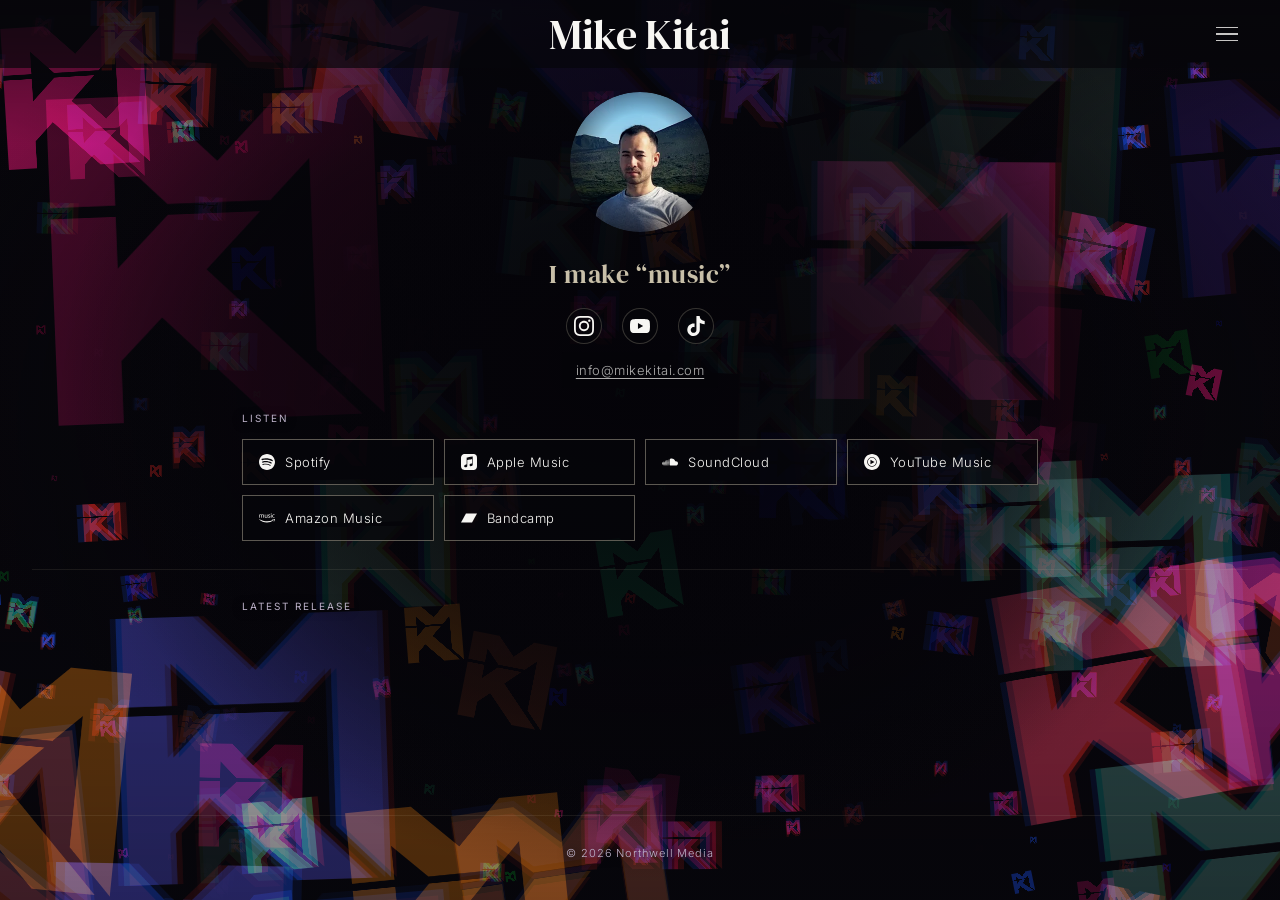
==== commit de0ec9c5: "Point the Spotify player at the new track Co-Authored-By: Claude Opus 5.5 <noreply@anthropic.com> Cl" ====
--- a/index.html
+++ b/index.html
@@ -959,7 +959,7 @@
   <div class="falling-divider"></div>
   <section id="spotify" aria-labelledby="release-heading">
     <h2 class="section-label" id="release-heading">Latest release</h2>
-    <iframe class="spotify-embed" title="Spotify player — latest release by Mike Kitai" data-src="https://open.spotify.com/embed/track/2gRXvsvdjTAfIAO2V10SN1?utm_source=generator&amp;theme=0" width="100%" height="152" allowfullscreen allow="autoplay; clipboard-write; encrypted-media; fullscreen; picture-in-picture" loading="lazy"></iframe>
+    <iframe class="spotify-embed" title="Spotify player — latest release by Mike Kitai" data-src="https://open.spotify.com/embed/track/06sFVKJY5appCbSjjqblZL?utm_source=generator&amp;theme=0" width="100%" height="152" allowfullscreen allow="autoplay; clipboard-write; encrypted-media; fullscreen; picture-in-picture" loading="lazy"></iframe>
   </section>
 
   </div><!-- end page-filter-wrap -->
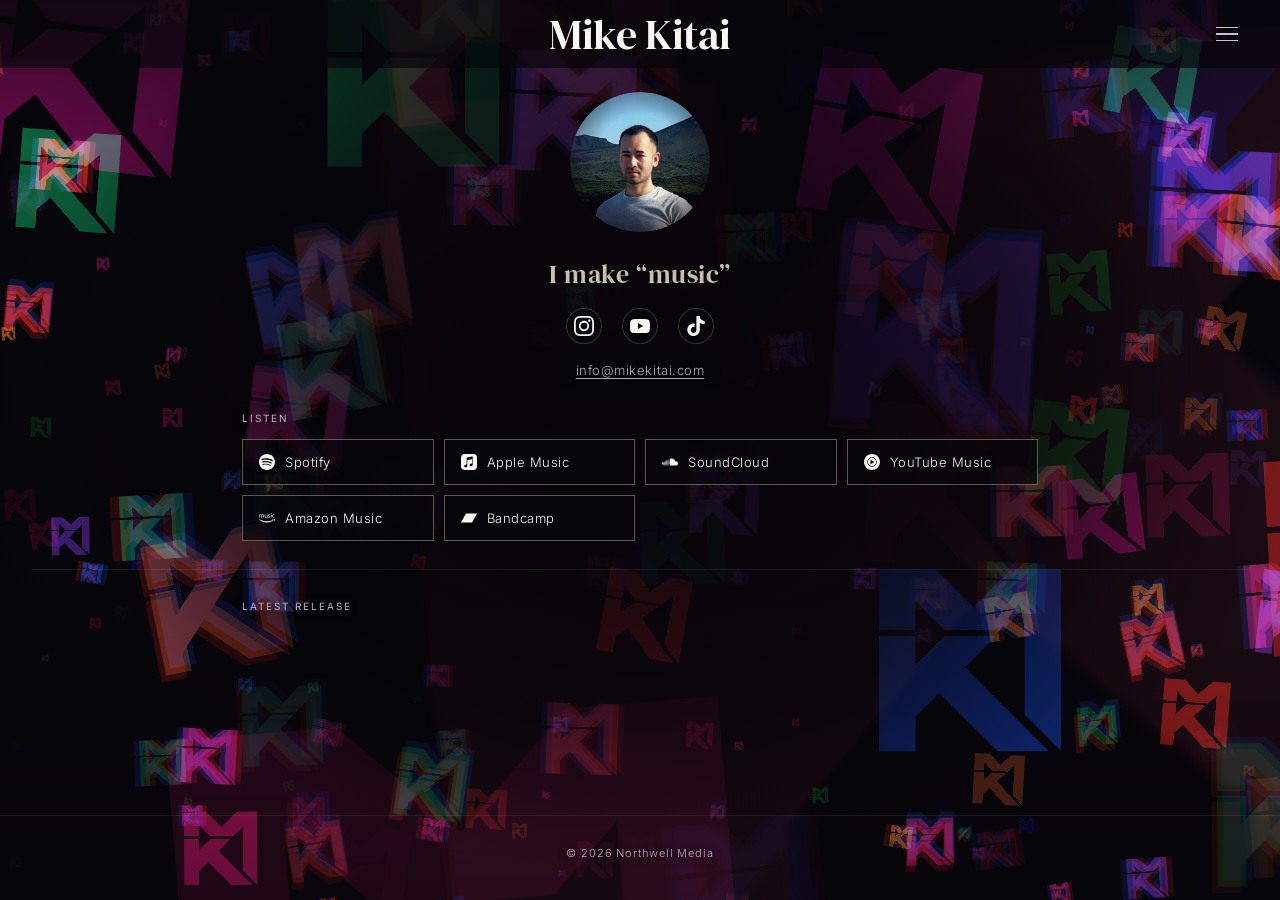
==== commit a4dc6181: "Use the MK logo background on every page - Move the logo field out of index.html into field.js, shar" ====
--- a/index.html
+++ b/index.html
@@ -77,6 +77,7 @@
   <link rel="preload" as="font" type="font/woff2" href="fonts/inter-400.woff2" crossorigin />
   <link rel="icon" href="MK_favicon.svg" type="image/svg+xml" />
   <script src="site.js" defer></script>
+  <script src="field.js" defer></script>
   <!-- Analytics — loaded on idle after `load` so the 67 KB of GTM never
        competes with first paint. dataLayer queues the config until then,
        so the pageview still fires for every real visitor. -->
@@ -1184,299 +1185,5 @@
   </script>
 
 
-  <script>
-    /* ═══ MONOGRAM FIELD ═══
-       The MK mark at depth, in place of the falling rain.
-         drift — always running
-         tilt  — follows the pointer
-         tap   — a click sends a ring outward and shoves the marks      */
-    (function () {
-      "use strict";
-
-      var wrap = document.querySelector('.gradient-bg');
-      if (!wrap) { return; }
-
-      var MARK_D = "M0,0 L100,0 L100,100 L0,100 Z M31,0 L51.8,20.8 L72.6,0 Z M0,33.3 L0,36.7 L20,36.7 L20,52.6 L36,36.7 L64.3,36.7 L47.2,53.9 L93.2,100 L100,100 L80,79.9 L80,21 L67.6,33.4 L36,33.4 L20,17.4 L20,33.3 Z M20,81 L20,100 L64.9,100 L33,68.1 Z";
-      // The "Primary" palette. HUES fill the marks; the two ghosts are the
-      // glitch split; RING is the click outline.
-      var HUES = ['#fa870e','#92063c','#ef2922','#d1108d','#11aa61','#03731c','#8537e7',
-                  '#e11572','#9f431c','#090e95','#1a51f5'];
-      var GHOST_M = '#ef2922', GHOST_C = '#1a51f5', RING = '#fa870e';
-
-      var NEAR = 90, FAR = 1500, FOCAL = 780;
-      var reduced = matchMedia('(prefers-reduced-motion: reduce)').matches;
-
-      // Settled with the tuning panel in the preview.
-      var cfg = { count: 580, size: 1.3, speed: 2.3, jitter: 1.9, tilt: 1.9, scrim: 0.85 };
-
-      var cv = document.createElement('canvas');
-      cv.setAttribute('aria-hidden', 'true');
-      cv.style.cssText = 'position:absolute;inset:0;width:100%;height:100%;display:block';
-
-      /* The field is bright, so one soft plate sits under the middle of the
-         page where the hero column is. */
-      var scrim = document.createElement('div');
-      scrim.setAttribute('aria-hidden', 'true');
-      scrim.style.cssText = 'position:absolute;inset:0;pointer-events:none;' +
-        'background:radial-gradient(66% 62% at 50% 40%, rgba(7,6,11,.86) 0%, rgba(7,6,11,.60) 48%, rgba(7,6,11,0) 86%),' +
-        'linear-gradient(to bottom, rgba(7,6,11,.72) 0%, rgba(7,6,11,.20) 16%, rgba(7,6,11,.34) 58%, rgba(7,6,11,.62) 100%)';
-      scrim.style.opacity = String(cfg.scrim);
-
-      wrap.replaceChildren(cv, scrim);
-
-      var ctx = cv.getContext('2d');
-
-      function markURL(colour) {
-        return 'data:image/svg+xml;charset=utf-8,' + encodeURIComponent(
-          '<svg xmlns="http://www.w3.org/2000/svg" width="100" height="100" viewBox="0 0 100 100">' +
-          '<path fill="' + colour + '" fill-rule="evenodd" d="' + MARK_D + '"/></svg>');
-      }
-
-      function bake(colour) {
-        return new Promise(function (done) {
-          var img = new Image();
-          img.onload = function () {
-            var c = document.createElement('canvas');
-            c.width = c.height = 384;
-            c.getContext('2d').drawImage(img, 0, 0, 384, 384);
-            done(c);
-          };
-          img.src = markURL(colour);
-        });
-      }
-
-      /* rgbSocialIcon, lifted verbatim: 2.2s, steps(9), alternate. */
-      var GLITCH_MS = 2200, GLITCH_STEPS = 9;
-      var GLITCH_KEYS = [
-        [0.00, 0,0, 0,0], [0.25, 0,0, 0,0], [0.45, 3,0, -3,0],
-        [0.50, -3,0, 3,0], [0.55, 0,2, 0,-2], [0.90, -2,2, 2,-2], [1.00, 2,0, -2,0]
-      ];
-      var gv = [0,0,0,0];
-
-      function glitch(now, phase) {
-        var t = ((now + phase) % (GLITCH_MS * 2)) / GLITCH_MS;
-        var f = t > 1 ? 2 - t : t;
-        f = Math.min(1, Math.floor(f * GLITCH_STEPS) / (GLITCH_STEPS - 1));
-        var i = 1;
-        while (i < GLITCH_KEYS.length - 1 && GLITCH_KEYS[i][0] < f) { i++; }
-        var a = GLITCH_KEYS[i - 1], b = GLITCH_KEYS[i];
-        var span = b[0] - a[0], u = span > 0 ? (f - a[0]) / span : 0;
-        for (var j = 0; j < 4; j++) { gv[j] = a[j+1] + (b[j+1] - a[j+1]) * u; }
-        return gv;
-      }
-
-      var sprites = [], ghostM = null, ghostC = null;
-      var parts = [], w = 0, h = 0, ready = false;
-      var mx = 0, my = 0, px = 0, py = 0;
-      var waves = [], kick = 0, flare = 0;
-
-      function spawn(p, z) {
-        p.x = (Math.random() - 0.5) * 2400;
-        p.y = (Math.random() - 0.5) * 1700;
-        p.z = (z === undefined) ? NEAR + Math.random() * (FAR - NEAR) : z;
-        var b = Math.random();
-        p.s = b < 0.46 ? 7 + Math.random() * 13
-            : b < 0.80 ? 20 + Math.random() * 34
-            : b < 0.955 ? 54 + Math.random() * 76
-            : 130 + Math.random() * 190;
-        p.tilt = (Math.random() - 0.5) * 0.26;
-        p.ph = Math.random() * Math.PI * 2;
-        p.rot = p.tilt;
-        p.t = Math.floor(Math.random() * HUES.length);
-        p.gph = Math.random() * GLITCH_MS * 2;
-        p.ox = 0; p.oy = 0;
-        return p;
-      }
-
-      function setCount(n) {
-        while (parts.length < n) { parts.push(spawn({})); }
-        if (parts.length > n) { parts.length = n; }
-      }
-
-      function resize() {
-        var dpr = Math.min(window.devicePixelRatio || 1, 2);
-        w = window.innerWidth; h = window.innerHeight;
-        cv.width = Math.round(w * dpr);
-        cv.height = Math.round(h * dpr);
-        ctx.setTransform(dpr, 0, 0, dpr, 0, 0);
-      }
-
-      function step(dt, now) {
-        var drift = (0.030 * cfg.speed + kick) * dt;
-        kick *= Math.pow(0.94, dt / 16.7);
-
-        px += (mx * cfg.tilt - px) * 0.055;
-        py += (my * cfg.tilt - py) * 0.055;
-
-        var i, wi;
-        for (i = waves.length - 1; i >= 0; i--) {
-          if (now - waves[i].t0 > 1500) { waves.splice(i, 1); }
-        }
-        var loud = 0;
-        for (i = 0; i < waves.length; i++) {
-          loud = Math.max(loud, (1 - Math.max(0, now - waves[i].t0) / 1500) * waves[i].power);
-        }
-        flare = loud * 0.55;
-
-        var cx = w / 2, cy = h * 0.5;
-
-        for (i = 0; i < parts.length; i++) {
-          var p = parts[i];
-          p.z -= drift;
-          p.rot = p.tilt + Math.sin(now * 0.00035 + p.ph) * 0.11;
-          if (p.z < NEAR) { spawn(p, FAR); }
-          else if (p.z > FAR) { spawn(p, NEAR + 1); }
-
-          if (waves.length) {
-            var k = FOCAL / p.z;
-            var sx = cx + p.x * k, sy = cy + p.y * k;
-            for (wi = 0; wi < waves.length; wi++) {
-              var wv = waves[wi];
-              var age = Math.max(0, now - wv.t0);
-              var rad = age * 0.55;
-              var dx = sx + p.ox - wv.x, dy = sy + p.oy - wv.y;
-              var d = Math.sqrt(dx * dx + dy * dy) || 0.01;
-              var band = Math.abs(d - rad);
-              if (band < 46) {
-                var hit = (1 - band / 46) * (1 - age / 1500) * 7 * wv.power;
-                p.ox += (dx / d) * hit;
-                p.oy += (dy / d) * hit;
-              }
-            }
-          }
-          p.ox *= 0.935; p.oy *= 0.935;
-        }
-      }
-
-      function draw(now) {
-        ctx.clearRect(0, 0, w, h);
-        if (!ready) { return; }
-        ctx.globalCompositeOperation = 'lighter';
-
-        var cx = w / 2, cy = h * 0.5, boost = 1 + flare;
-
-        for (var i = 0; i < parts.length; i++) {
-          var p = parts[i];
-          var k = FOCAL / p.z;
-          var s = p.s * k * cfg.size * (1 + flare * 0.10);
-          if (s < 0.7) { continue; }
-
-          var fin = Math.min(1, (FAR - p.z) / 430);
-          var fout = Math.min(1, (p.z - NEAR) / 230);
-          var a = 0.72 * fin * fout * boost;
-          if (s > 170) { a *= Math.max(0.26, 170 / s); }
-          if (a > 0.95) { a = 0.95; }
-          if (a <= 0.005) { continue; }
-
-          var lean = 0.30 + k * 0.30;
-          var sx = cx + p.x * k + px * lean + p.ox;
-          var sy = cy + p.y * k + py * lean + p.oy;
-          if (sx < -s || sx > w + s || sy < -s || sy > h + s) { continue; }
-
-          ctx.save();
-          ctx.translate(sx, sy);
-          ctx.rotate(p.rot);
-
-          if (!reduced && cfg.jitter > 0.01 && s > 11) {
-            var g = glitch(now, p.gph);
-            if (g[0] || g[1] || g[2] || g[3]) {
-              var off = cfg.jitter * Math.max(0.35, Math.min(1.6, s / 22));
-              ctx.globalAlpha = a * 0.4;
-              ctx.drawImage(ghostM, -s/2 + g[0]*off, -s/2 + g[1]*off, s, s);
-              ctx.drawImage(ghostC, -s/2 + g[2]*off, -s/2 + g[3]*off, s, s);
-            }
-          }
-
-          ctx.globalAlpha = a;
-          ctx.drawImage(sprites[p.t], -s/2, -s/2, s, s);
-          ctx.restore();
-        }
-
-        for (var wi = 0; wi < waves.length; wi++) {
-          var wv = waves[wi], age = Math.max(0, now - wv.t0);
-          var fade = 1 - age / 1500;
-          if (fade <= 0) { continue; }
-          ctx.globalAlpha = fade * 0.22 * wv.power;
-          ctx.strokeStyle = RING;
-          ctx.lineWidth = 1;
-          ctx.beginPath();
-          ctx.arc(wv.x, wv.y, age * 0.55, 0, Math.PI * 2);
-          ctx.stroke();
-        }
-
-        ctx.globalAlpha = 1;
-        ctx.globalCompositeOperation = 'source-over';
-      }
-
-      var last = 0, raf = 0;
-
-      function frame(now) {
-        var dt = Math.min(now - last, 48) || 16.7;
-        last = now;
-        step(dt, now);
-        draw(now);
-        raf = requestAnimationFrame(frame);
-      }
-
-      function start() { if (!reduced && !raf) { last = performance.now(); raf = requestAnimationFrame(frame); } }
-      function stop() { if (raf) { cancelAnimationFrame(raf); raf = 0; } }
-
-      function burst(x, y, power) {
-        waves.push({ x: x, y: y, t0: performance.now(), power: power });
-        if (waves.length > 5) { waves.shift(); }
-        kick += 0.05 * power;
-      }
-
-      addEventListener('pointermove', function (e) {
-        if (reduced) { return; }
-        mx = (e.clientX / window.innerWidth - 0.5) * 150;
-        my = (e.clientY / window.innerHeight - 0.5) * 110;
-      }, { passive: true });
-
-      addEventListener('pointerdown', function (e) {
-        if (reduced) { return; }
-        var portrait = e.target.closest('.portrait-wrap');
-        if (portrait) {
-          // A click on the portrait sends a stronger ring.
-          var r = portrait.getBoundingClientRect();
-          burst(r.left + r.width / 2, r.top + r.height / 2, 2.1);
-          return;
-        }
-        if (e.target.closest('a, button')) { return; }
-        burst(e.clientX, e.clientY, 1);
-      }, { passive: true });
-
-      var rt;
-      addEventListener('resize', function () {
-        clearTimeout(rt);
-        rt = setTimeout(function () { resize(); if (reduced) { draw(performance.now()); } }, 130);
-      });
-
-      document.addEventListener('visibilitychange', function () {
-        if (document.hidden) { stop(); } else { start(); }
-      });
-
-      function boot() {
-        Promise.all(HUES.concat([GHOST_M, GHOST_C]).map(bake)).then(function (baked) {
-          sprites = baked.slice(0, HUES.length);
-          ghostM = baked[HUES.length];
-          ghostC = baked[HUES.length + 1];
-          ready = true;
-          resize();
-          setCount(cfg.count);
-          draw(performance.now());
-          start();
-        });
-      }
-
-      // Start after load, on idle, so the field never competes with first paint.
-      function scheduleBoot() {
-        if ('requestIdleCallback' in window) { requestIdleCallback(boot, { timeout: 900 }); }
-        else { setTimeout(boot, 60); }
-      }
-      if (document.readyState === 'complete') { scheduleBoot(); }
-      else { addEventListener('load', scheduleBoot, { once: true }); }
-    })();
-  </script>
 </body>
 </html>
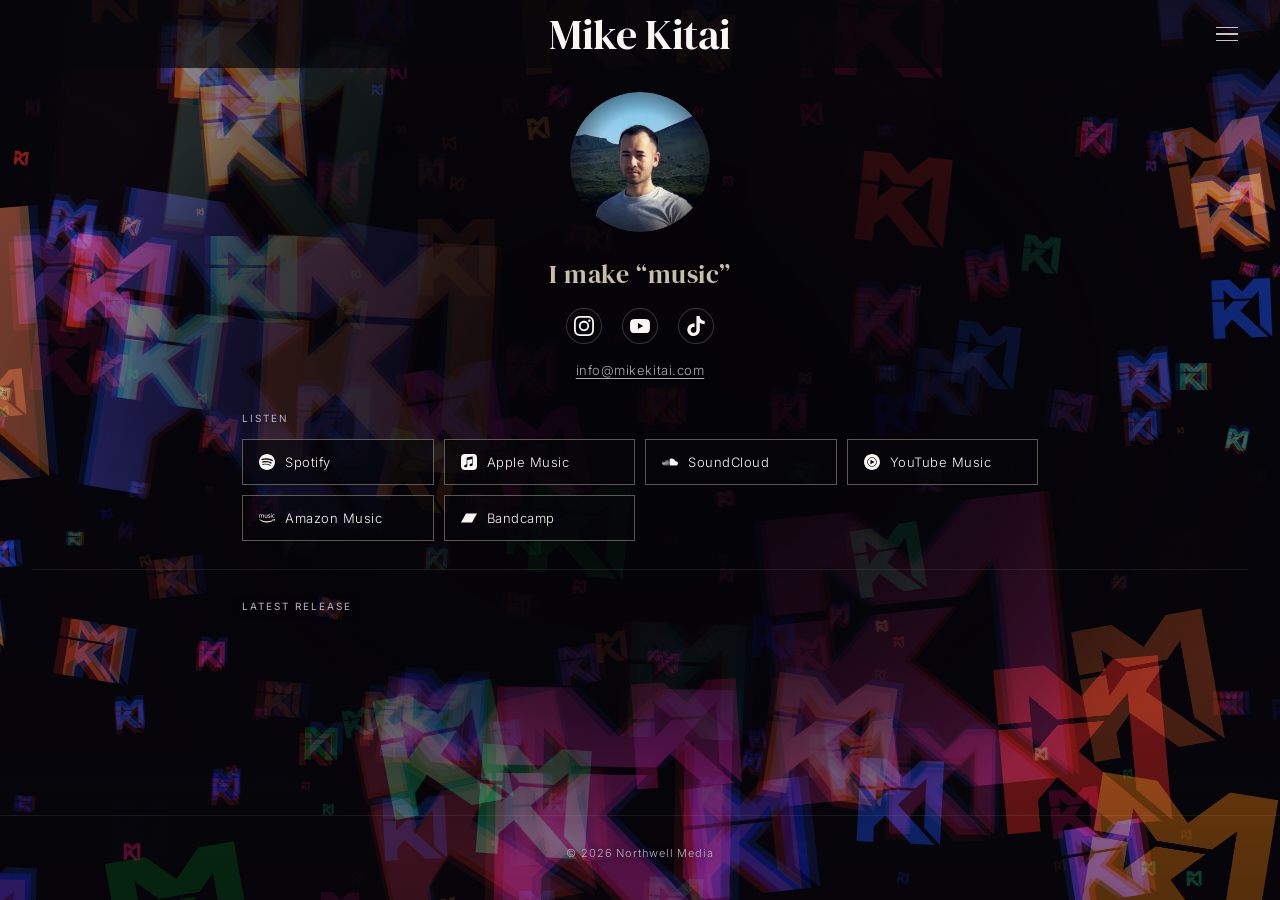
==== commit 719b14a9: "Fix the page speed drop from the logo background - Draw the logo field in a Web Worker on an Offscre" ====
--- a/index.html
+++ b/index.html
@@ -72,7 +72,7 @@
   }
   </script>
 
-  <link rel="preload" as="image" href="Mike_Kitai_reduced.webp" fetchpriority="high" />
+  <link rel="preload" as="image" href="portrait-base.webp" fetchpriority="high" />
   <link rel="preload" as="font" type="font/woff2" href="fonts/dmserifdisplay-400.woff2" crossorigin />
   <link rel="preload" as="font" type="font/woff2" href="fonts/inter-400.woff2" crossorigin />
   <link rel="icon" href="MK_favicon.svg" type="image/svg+xml" />
@@ -893,8 +893,8 @@
       <div class="breath-ring"></div>
       <div class="portrait-inner" id="portrait-inner">
         <div class="portrait-front">
-          <img class="hero-portrait" src="Mike_Kitai_reduced.webp" alt="Mike Kitai" id="hero-portrait" width="140" height="140" fetchpriority="high" decoding="async" />
-            <div class="mk-split" aria-hidden="true"><img class="mk-ch" src="portrait-base.png" alt="" width="140" height="140" decoding="async"><img class="mk-ch mk-r" src="portrait-r.png" alt="" width="140" height="140" decoding="async"><img class="mk-ch mk-b" src="portrait-b.png" alt="" width="140" height="140" decoding="async"></div>
+          <img class="hero-portrait" src="Mike_Kitai_reduced.webp" alt="Mike Kitai" id="hero-portrait" width="140" height="140" decoding="async" />
+            <div class="mk-split" aria-hidden="true"><img class="mk-ch" src="portrait-base.webp" alt="" width="140" height="140" fetchpriority="high" decoding="async"><img class="mk-ch mk-r" src="portrait-r.webp" alt="" width="140" height="140" decoding="async"><img class="mk-ch mk-b" src="portrait-b.webp" alt="" width="140" height="140" decoding="async"></div>
         </div>
         <div class="portrait-back">
           <svg class="mk-mark" viewBox="0 0 100 100" xmlns="http://www.w3.org/2000/svg" aria-hidden="true" focusable="false"><path d="M0,0 L100,0 L100,100 L0,100 Z M31,0 L51.8,20.8 L72.6,0 Z M0,33.3 L0,36.7 L20,36.7 L20,52.6 L36,36.7 L64.3,36.7 L47.2,53.9 L93.2,100 L100,100 L80,79.9 L80,21 L67.6,33.4 L36,33.4 L20,17.4 L20,33.3 Z M20,81 L20,100 L64.9,100 L33,68.1 Z" fill="currentColor" fill-rule="evenodd"/></svg>
